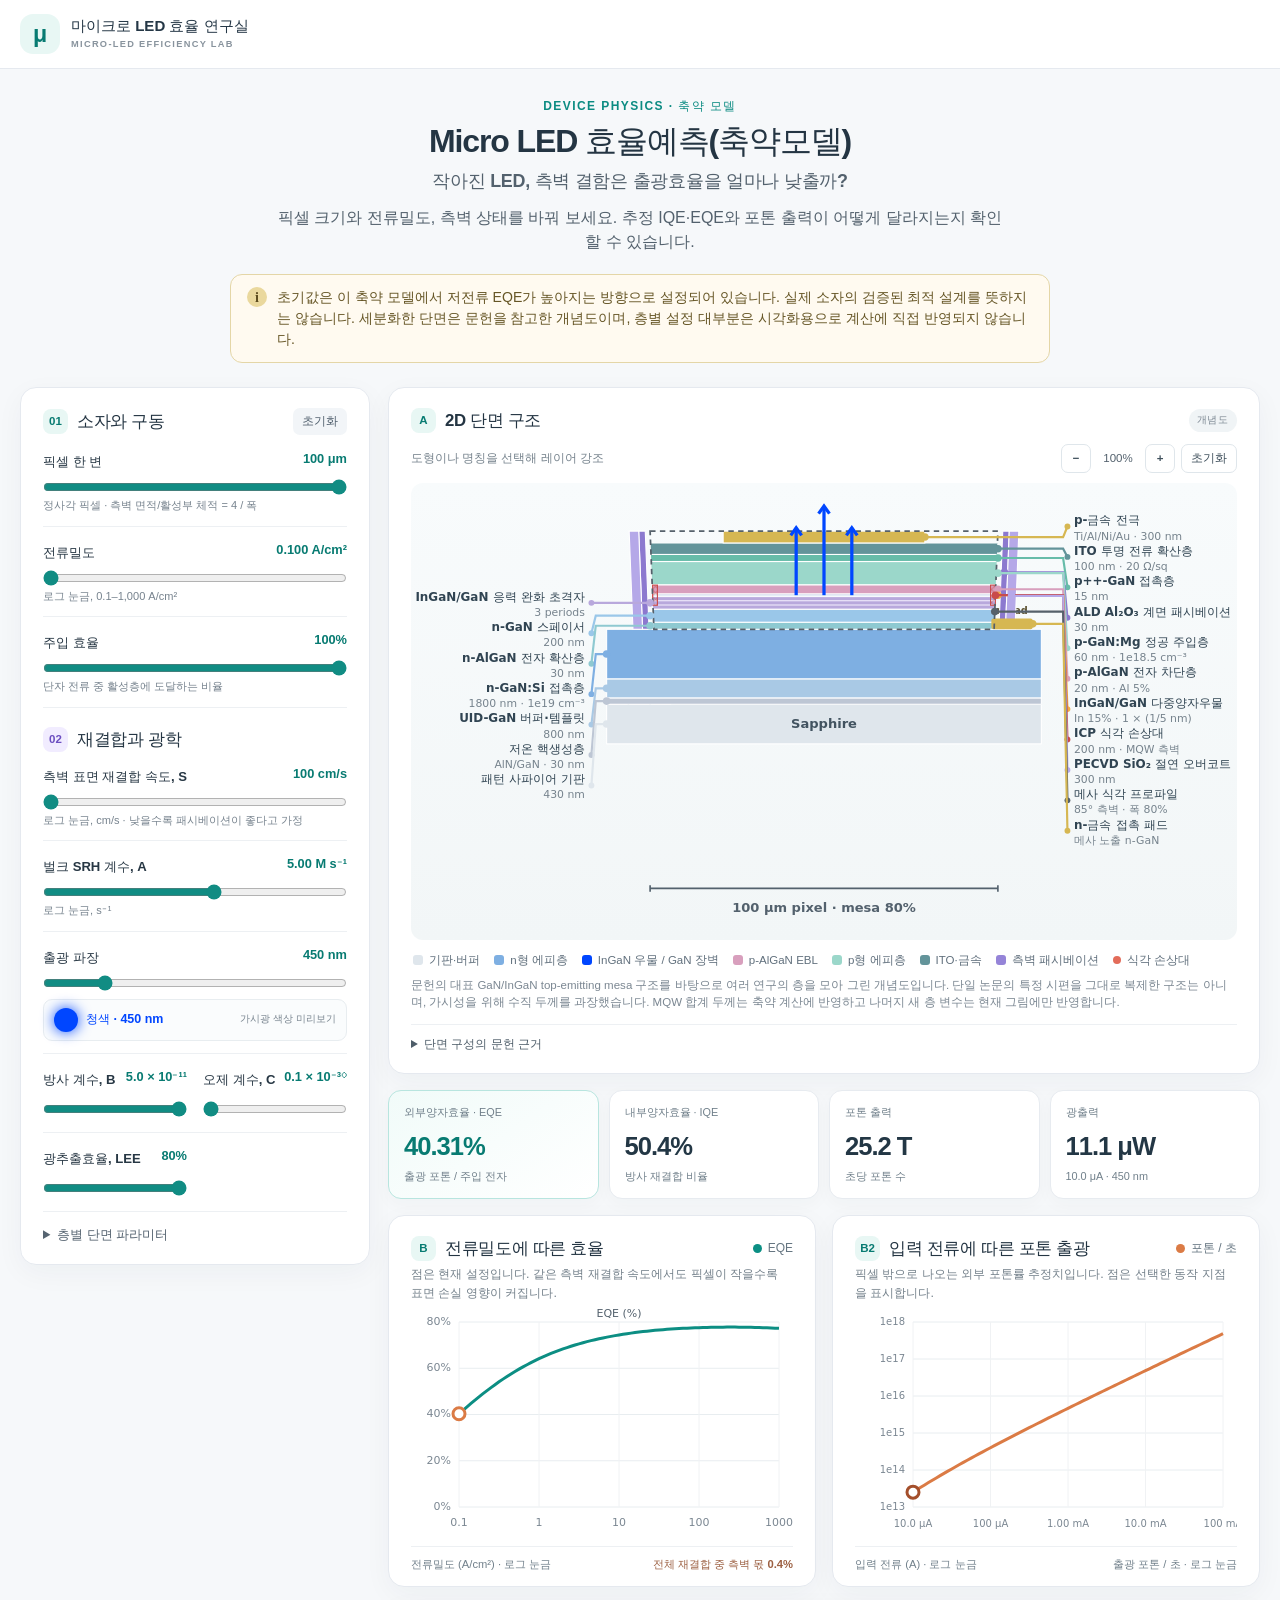
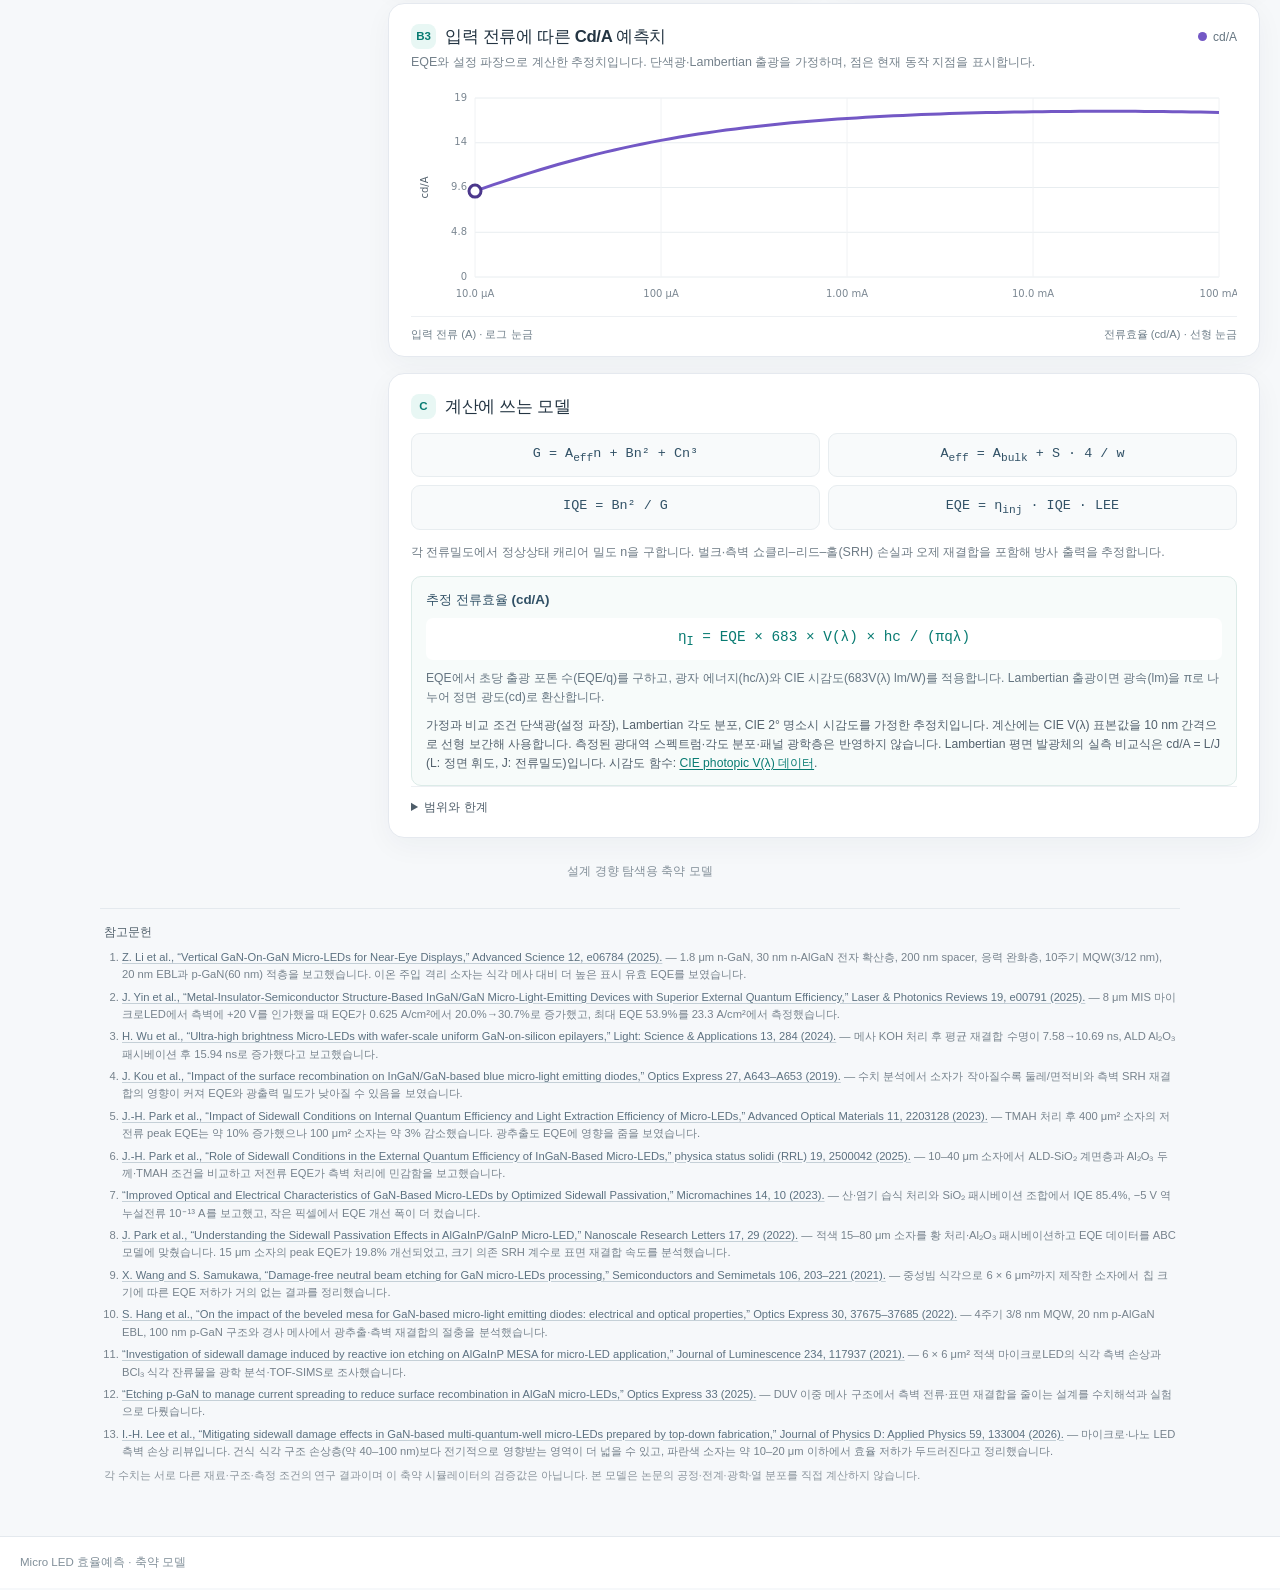
==== site/index.html @ 2a27f6dc "Add current efficiency prediction chart" ====
<!doctype html>
<html lang="ko">
<head>
<meta charset="utf-8">
<meta name="viewport" content="width=device-width, initial-scale=1">
<title>마이크로 LED 효율 시뮬레이터</title>
<meta name="description" content="마이크로 LED의 크기, 전류밀도, 표면 재결합 속도를 바꾸며 IQE·EQE와 포톤 출력을 계산해 보는 축약 모델입니다." data-en-content="A reduced model for exploring how micro-LED size, current density and surface recombination affect IQE, EQE and photon output.">
<meta name="theme-color" content="#2f6fed">
<link rel="stylesheet" href="app.css">
</head>
<body>
<nav class="nav"><div class="wrap">
  <a class="brand" href="./"><span class="brand-mark">μ</span><span class="bt"><b>마이크로 LED 효율 연구실</b><small>MICRO-LED EFFICIENCY LAB</small></span></a>
</div></nav>

<main class="wrap led-page">
  <header class="led-intro">
    <p class="eyebrow" data-en="DEVICE PHYSICS · REDUCED MODEL">DEVICE PHYSICS · 축약 모델</p>
    <h1 data-en="Micro LED Efficiency Prediction (Reduced Model)">Micro LED 효율예측(축약모델)</h1>
    <p class="led-subtitle" data-en="How much do sidewall defects reduce the light output of smaller LEDs?">작아진 LED, 측벽 결함은 출광효율을 얼마나 낮출까?</p>
    <p class="lead" data-en="Change the pixel size, current density and sidewall quality. See how the estimated internal and external quantum efficiencies and photon output respond.">픽셀 크기와 전류밀도, 측벽 상태를 바꿔 보세요. 추정 IQE·EQE와 포톤 출력이 어떻게 달라지는지 확인할 수 있습니다.</p>
    <div class="model-note"><span class="note-icon">i</span><p data-en="The initial settings favor higher low-current EQE within this reduced model. They are not a validated optimum for a physical device. The detailed cross-section is literature-informed; most layer settings are visual and are not part of a calibrated TCAD model.">초기값은 이 축약 모델에서 저전류 EQE가 높아지는 방향으로 설정되어 있습니다. 실제 소자의 검증된 최적 설계를 뜻하지는 않습니다. 세분화한 단면은 문헌을 참고한 개념도이며, 층별 설정 대부분은 시각화용으로 계산에 직접 반영되지 않습니다.</p></div>
  </header>

  <section class="led-layout" aria-label="LED model controls and results">
    <aside class="panel led-controls">
      <div class="section-head"><div><span class="step">01</span><h2 data-en="Device &amp; drive">소자와 구동</h2></div><button id="reset" class="text-button" type="button" data-en="Reset">초기화</button></div>
      <div class="control-group">
        <label for="size" data-en="Pixel width">픽셀 한 변</label><output id="size-out" for="size"></output>
        <input id="size" type="range" min="1" max="100" step="1" value="100">
        <small data-en="Square pixel; sidewall area / active volume = 4 / width">정사각 픽셀 · 측벽 면적/활성부 체적 = 4 / 폭</small>
      </div>
      <div class="control-group">
        <label for="current" data-en="Current density">전류밀도</label><output id="current-out" for="current"></output>
        <input id="current" type="range" min="0" max="100" step="1" value="0">
        <small data-en="Log scale, 0.1–1,000 A/cm²">로그 눈금, 0.1–1,000 A/cm²</small>
      </div>
      <div class="control-group">
        <label for="injection" data-en="Injection efficiency">주입 효율</label><output id="injection-out" for="injection"></output>
        <input id="injection" type="range" min="50" max="100" step="1" value="100">
        <small data-en="Fraction of terminal current reaching the active region">단자 전류 중 활성층에 도달하는 비율</small>
      </div>

      <div class="section-head subhead"><div><span class="step">02</span><h2 data-en="Recombination &amp; optics">재결합과 광학</h2></div></div>
      <div class="control-group">
        <label for="srv" data-en="Sidewall recombination velocity, S">측벽 표면 재결합 속도, S</label><output id="srv-out" for="srv"></output>
        <input id="srv" type="range" min="2" max="6" step="0.05" value="2">
        <small data-en="Log scale, cm/s; lower values represent better passivation">로그 눈금, cm/s · 낮을수록 패시베이션이 좋다고 가정</small>
      </div>
      <div class="control-group">
        <label for="abulk" data-en="Bulk SRH coefficient, A">벌크 SRH 계수, A</label><output id="abulk-out" for="abulk"></output>
        <input id="abulk" type="range" min="5" max="8" step="0.00001" value="6.69897">
        <small data-en="Log scale, s⁻¹">로그 눈금, s⁻¹</small>
      </div>
      <div class="control-group">
        <label for="wavelength" data-en="Emission wavelength">출광 파장</label><output id="wavelength-out" for="wavelength"></output>
        <input id="wavelength" type="range" min="380" max="750" step="1" value="450">
        <div class="spectrum-preview"><span id="wavelength-swatch" aria-hidden="true"></span><strong id="wavelength-color">청색 · 450 nm</strong><small>가시광 색상 미리보기</small></div>
      </div>
      <div class="control-group split-control">
        <div><label for="bscale" data-en="Radiative coefficient, B">방사 계수, B</label><output id="bscale-out" for="bscale"></output><input id="bscale" type="range" min="0.5" max="5" step="0.1" value="5"></div>
        <div><label for="cscale" data-en="Auger coefficient, C">오제 계수, C</label><output id="cscale-out" for="cscale"></output><input id="cscale" type="range" min="0.1" max="10" step="0.1" value="0.1"></div>
      </div>
      <div class="control-group split-control">
        <div><label for="lee" data-en="Light extraction, LEE">광추출효율, LEE</label><output id="lee-out" for="lee"></output><input id="lee" type="range" min="5" max="80" step="1" value="80"></div>
      </div>
      <details class="advanced"><summary data-en="Layer stack parameters">층별 단면 파라미터</summary>
        <p class="advanced-intro">슬라이더 옆 숫자 칸에 값을 직접 입력할 수 있습니다. 도식상 두께는 비교가 쉽도록 과장했습니다. MQW의 well/barrier 합계와 소자 폭은 축약 모델에 반영하고, 나머지 층별 값은 구조 시각화용입니다.</p>
        <div class="control-group"><label for="substrate" data-en="Substrate thickness">사파이어 기판 두께</label><output id="substrate-out"></output><input id="substrate" type="range" min="50" max="1000" step="10" value="430"></div>
        <div class="control-group"><label for="mesa" data-en="Mesa width ratio">메사 폭 / 픽셀 폭</label><output id="mesa-out"></output><input id="mesa" type="range" min="40" max="95" step="1" value="80"></div>
        <div class="control-group"><label for="angle" data-en="Mesa sidewall angle">메사 측벽 각도</label><output id="angle-out"></output><input id="angle" type="range" min="70" max="90" step="1" value="85"></div>
        <div class="control-group"><label for="nucleation" data-en="Nucleation layer">저온 핵생성층</label><output id="nucleation-out"></output><input id="nucleation" type="range" min="10" max="100" step="5" value="30"></div>
        <div class="control-group"><label for="buffer" data-en="GaN buffer / template">GaN 버퍼·템플릿</label><output id="buffer-out"></output><input id="buffer" type="range" min="300" max="2000" step="50" value="800"></div>
        <div class="control-group"><label for="nlayer" data-en="n-GaN:Si thickness">n-GaN:Si 두께</label><output id="nlayer-out"></output><input id="nlayer" type="range" min="100" max="3000" step="50" value="1800"></div>
        <div class="control-group"><label for="ndoping" data-en="n-GaN donor concentration">n-GaN 도너 농도 log₁₀</label><output id="ndoping-out"></output><input id="ndoping" type="range" min="17" max="20" step="0.1" value="19"></div>
        <div class="control-group"><label for="esl" data-en="n-AlGaN electron spreading layer">n-AlGaN 전자 확산층</label><output id="esl-out"></output><input id="esl" type="range" min="0" max="100" step="5" value="30"></div>
        <div class="control-group"><label for="spacer" data-en="n-GaN spacer">n-GaN 스페이서</label><output id="spacer-out"></output><input id="spacer" type="range" min="0" max="300" step="10" value="200"></div>
        <div class="control-group"><label for="srl" data-en="Strain relaxation superlattice periods">응력 완화 초격자 주기</label><output id="srl-out"></output><input id="srl" type="range" min="0" max="8" step="1" value="3"></div>
        <div class="control-group"><label for="barrier" data-en="GaN barrier thickness">GaN 장벽 두께</label><output id="barrier-out"></output><input id="barrier" type="range" min="5" max="25" step="1" value="5"></div>
        <div class="control-group"><label for="well" data-en="InGaN quantum-well thickness">InGaN 양자우물 두께</label><output id="well-out"></output><input id="well" type="range" min="1" max="8" step="1" value="1"></div>
        <div class="control-group"><label for="wells" data-en="MQW periods">양자우물 주기 수</label><output id="wells-out"></output><input id="wells" type="range" min="1" max="12" step="1" value="1"></div>
        <div class="control-group"><label for="indium" data-en="Indium composition in wells">양자우물 인듐 조성</label><output id="indium-out"></output><input id="indium" type="range" min="8" max="35" step="1" value="15"></div>
        <div class="control-group"><label for="ebl" data-en="p-AlGaN electron blocking layer">p-AlGaN 전자 차단층</label><output id="ebl-out"></output><input id="ebl" type="range" min="5" max="50" step="1" value="20"></div>
        <div class="control-group"><label for="aluminum" data-en="Al fraction in EBL">EBL 알루미늄 조성</label><output id="aluminum-out"></output><input id="aluminum" type="range" min="5" max="40" step="1" value="5"></div>
        <div class="control-group"><label for="player" data-en="p-GaN:Mg thickness">p-GaN:Mg 두께</label><output id="player-out"></output><input id="player" type="range" min="40" max="300" step="5" value="60"></div>
        <div class="control-group"><label for="pdoping" data-en="p-GaN acceptor concentration">p-GaN 억셉터 농도 log₁₀</label><output id="pdoping-out"></output><input id="pdoping" type="range" min="17" max="20" step="0.1" value="18.5"></div>
        <div class="control-group"><label for="pcontact" data-en="p++ contact layer">p++ 접촉층</label><output id="pcontact-out"></output><input id="pcontact" type="range" min="5" max="50" step="1" value="15"></div>
        <div class="control-group"><label for="tco" data-en="ITO current spreading layer">ITO 전류 확산층</label><output id="tco-out"></output><input id="tco" type="range" min="20" max="300" step="5" value="100"></div>
        <div class="control-group"><label for="itoRs" data-en="ITO sheet resistance">ITO 면저항</label><output id="itoRs-out"></output><input id="itoRs" type="range" min="5" max="100" step="1" value="20"></div>
        <div class="control-group"><label for="metal" data-en="p-metal thickness">p-금속 전극 두께</label><output id="metal-out"></output><input id="metal" type="range" min="50" max="500" step="10" value="300"></div>
        <div class="control-group"><label for="alumina" data-en="ALD Al₂O₃ sidewall passivation">ALD Al₂O₃ 측벽막</label><output id="alumina-out"></output><input id="alumina" type="range" min="5" max="60" step="1" value="30"></div>
        <div class="control-group"><label for="sio2" data-en="PECVD SiO₂ overcoat">PECVD SiO₂ 덮개막</label><output id="sio2-out"></output><input id="sio2" type="range" min="50" max="500" step="10" value="300"></div>
        <div class="control-group"><label for="damage" data-en="Etch damage depth">식각 손상층 깊이</label><output id="damage-out"></output><input id="damage" type="range" min="20" max="1500" step="20" value="200"></div>
        <div class="computed-layer">모델 유효 활성층 두께 <strong id="active-out">—</strong><small>양자우물 수 × (well + barrier) · 전류밀도→캐리어 생성률 계산에 사용</small></div>
      </details>
    </aside>

    <div class="led-results">
      <section class="panel structure-panel">
        <div class="section-head"><div><span class="step">A</span><h2 data-en="2D cross-section">2D 단면 구조</h2></div><span class="micro-tag" data-en="SCHEMATIC">개념도</span></div>
        <div class="structure-tools" role="group" aria-label="단면 확대·축소">
          <span>도형이나 명칭을 선택해 레이어 강조</span>
          <div><button id="zoom-out" type="button" aria-label="단면 축소" title="축소">−</button><output id="zoom-level">100%</output><button id="zoom-in" type="button" aria-label="단면 확대" title="확대">+</button><button id="zoom-reset" type="button">초기화</button></div>
        </div>
        <div class="structure-graphic">
          <svg id="cross-section" viewBox="120 160 760 420" role="img" aria-labelledby="cross-title cross-desc">
            <title id="cross-title">마이크로 LED 에피택시·메사 단면 구조</title><desc id="cross-desc">사파이어부터 n-GaN, 전자 확산층, 스페이서, 응력 완화 초격자, 다중양자우물, 전자 차단층, p-GaN, ITO와 금속 전극까지의 단면입니다. 메사 측벽에는 식각 손상 영역과 이중 패시베이션막이 표시됩니다.</desc>
            <defs><pattern id="substrate-pattern" width="12" height="12" patternUnits="userSpaceOnUse"><path d="M0 12 12 0" stroke="#9ba7b2" stroke-width="1" opacity=".3"/></pattern><pattern id="damage-pattern" width="6" height="6" patternUnits="userSpaceOnUse"><path d="M0 0 6 6M6 0 0 6" stroke="#c94b4b" stroke-width="1" opacity=".55"/></pattern></defs>
            <g id="device-layers"></g><g id="sidewall-structure"></g><g id="device-callouts"></g>
            <g id="photon-arrows" class="photon" fill="none" stroke="#e4a42e" stroke-width="3"></g>
            <path id="mesa-dimension" d="M350 530v6m0-3h240m0-3v6" stroke="#53616d" stroke-width="1.5"/><text id="size-label" x="500" y="555" text-anchor="middle" class="svg-dim">10 μm mesa</text>
          </svg>
        </div>
        <div class="legend-row"><span><i class="swatch sw-substrate"></i>기판·버퍼</span><span><i class="swatch sw-n"></i>n형 에피층</span><span><i id="active-swatch" class="swatch sw-active"></i>InGaN 우물 / GaN 장벽</span><span><i class="swatch sw-ebl"></i>p-AlGaN EBL</span><span><i class="swatch sw-p"></i>p형 에피층</span><span><i class="swatch sw-contact"></i>ITO·금속</span><span><i class="swatch sw-pass"></i>측벽 패시베이션</span><span><i class="swatch sw-defect"></i>식각 손상대</span></div>
        <p class="structure-caption">문헌의 대표 GaN/InGaN top-emitting mesa 구조를 바탕으로 여러 연구의 층을 모아 그린 개념도입니다. 단일 논문의 특정 시편을 그대로 복제한 구조는 아니며, 가시성을 위해 수직 두께를 과장했습니다. MQW 합계 두께는 축약 계산에 반영하고 나머지 새 층 변수는 현재 그림에만 반영합니다.</p>
        <details class="structure-sources"><summary>단면 구성의 문헌 근거</summary><ul>
          <li><a href="https://doi.org/10.1002/advs.202506784" target="_blank" rel="noreferrer">Vertical GaN-on-GaN Micro-LEDs for Near-Eye Displays (Advanced Science, 2025)</a> — n-AlGaN 전자 확산층, n-GaN 스페이서, 응력 완화 초격자, MQW/EBL, ITO 및 Al₂O₃/SiO₂ 이중 측벽막.</li>
          <li><a href="https://doi.org/10.1002/lpor.202500791" target="_blank" rel="noreferrer">Metal-Insulator-Semiconductor Structure-Based InGaN/GaN Micro-LEDs (Laser &amp; Photonics Reviews, 2025)</a> — n-GaN/초격자/9주기 MQW/p-AlGaN EBL/p-GaN/ITO 적층과 절연 측벽 구조.</li>
          <li><a href="https://www.nature.com/articles/s41377-024-01639-3" target="_blank" rel="noreferrer">Ultra-high brightness Micro-LEDs with wafer-scale uniform GaN-on-silicon epilayers (Light: Science &amp; Applications, 2024)</a> — 메사 식각·세정과 ALD Al₂O₃ 측벽 결함 패시베이션 분석.</li>
        </ul></details>
      </section>

      <section class="stats led-stats" aria-live="polite">
        <article class="stat-card stat-primary"><span data-en="External quantum efficiency · EQE">외부양자효율 · EQE</span><strong id="eqe-value">—</strong><small data-en="photons out / electrons in">출광 포톤 / 주입 전자</small></article>
        <article class="stat-card"><span data-en="Internal quantum efficiency · IQE">내부양자효율 · IQE</span><strong id="iqe-value">—</strong><small data-en="radiative recombination share">방사 재결합 비율</small></article>
        <article class="stat-card"><span data-en="Photon output">포톤 출력</span><strong id="photon-value">—</strong><small data-en="photons per second">초당 포톤 수</small></article>
        <article class="stat-card"><span data-en="Optical power">광출력</span><strong id="power-value">—</strong><small id="current-value">—</small></article>
      </section>

      <div class="chart-pair">
      <section class="panel chart-panel">
        <div class="section-head"><div><span class="step">B</span><h2 data-en="Efficiency vs. current density">전류밀도에 따른 효율</h2></div><span class="chart-legend"><i></i><span data-en="EQE">EQE</span></span></div>
        <p class="chart-intro" data-en="The dot marks the current setting. Lower pixels are more sensitive to the same sidewall recombination velocity.">점은 현재 설정입니다. 같은 측벽 재결합 속도에서도 픽셀이 작을수록 표면 손실 영향이 커집니다.</p>
        <canvas id="eqe-chart" aria-label="전류밀도에 따른 EQE 그래프"></canvas>
        <div class="chart-foot"><span data-en="Current density (A/cm²) · log scale">전류밀도 (A/cm²) · 로그 눈금</span><span id="surface-loss">—</span></div>
      </section>

      <section class="panel chart-panel">
        <div class="section-head"><div><span class="step">B2</span><h2 data-en="Photon output vs. input current">입력 전류에 따른 포톤 출광</h2></div><span class="chart-legend photon-legend"><i></i><span data-en="Photons / second">포톤 / 초</span></span></div>
        <p class="chart-intro" data-en="This is the estimated external photon rate leaving the pixel. The dot marks the selected operating point.">픽셀 밖으로 나오는 외부 포톤률 추정치입니다. 점은 선택한 동작 지점을 표시합니다.</p>
        <canvas id="photon-chart" aria-label="입력 전류에 따른 포톤 출력 그래프"></canvas>
        <div class="chart-foot"><span data-en="Input current (A) · log scale">입력 전류 (A) · 로그 눈금</span><span data-en="Output photons / second · log scale">출광 포톤 / 초 · 로그 눈금</span></div>
      </section>
      </div>

      <section class="panel chart-panel current-efficiency-panel">
        <div class="section-head"><div><span class="step">B3</span><h2 data-en="Predicted current efficiency vs. input current">입력 전류에 따른 Cd/A 예측치</h2></div><span class="chart-legend current-efficiency-legend"><i></i><span>cd/A</span></span></div>
        <p class="chart-intro" data-en="Estimated from EQE and the selected wavelength, assuming monochromatic Lambertian emission. The dot marks the selected operating point.">EQE와 설정 파장으로 계산한 추정치입니다. 단색광·Lambertian 출광을 가정하며, 점은 현재 동작 지점을 표시합니다.</p>
        <canvas id="current-efficiency-chart" aria-label="입력 전류에 따른 추정 전류효율 cd/A 그래프"></canvas>
        <div class="chart-foot"><span data-en="Input current (A) · log scale">입력 전류 (A) · 로그 눈금</span><span data-en="Current efficiency (cd/A) · linear scale">전류효율 (cd/A) · 선형 눈금</span></div>
      </section>

      <section class="panel equation-panel">
        <div class="section-head"><div><span class="step">C</span><h2 data-en="What the model calculates">계산에 쓰는 모델</h2></div></div>
        <div class="equations"><code>G = A<sub>eff</sub>n + Bn² + Cn³</code><code>A<sub>eff</sub> = A<sub>bulk</sub> + S · 4 / w</code><code>IQE = Bn² / G</code><code>EQE = η<sub>inj</sub> · IQE · LEE</code></div>
        <p data-en="At each current density, the model solves for the steady-state carrier density n. It then estimates radiative output, including bulk and sidewall Shockley–Read–Hall losses and Auger recombination.">각 전류밀도에서 정상상태 캐리어 밀도 n을 구합니다. 벌크·측벽 쇼클리–리드–홀(SRH) 손실과 오제 재결합을 포함해 방사 출력을 추정합니다.</p>
        <div class="photometric-note">
          <h3 data-en="Estimated current efficiency (cd/A)">추정 전류효율 (cd/A)</h3>
          <code>η<sub>I</sub> = EQE × 683 × V(λ) × hc / (πqλ)</code>
          <p>EQE에서 초당 출광 포톤 수(EQE/q)를 구하고, 광자 에너지(hc/λ)와 CIE 시감도(683V(λ) lm/W)를 적용합니다. Lambertian 출광이면 광속(lm)을 π로 나누어 정면 광도(cd)로 환산합니다.</p>
          <p class="photometric-assumptions"><strong>가정과 비교 조건</strong> 단색광(설정 파장), Lambertian 각도 분포, CIE 2° 명소시 시감도를 가정한 추정치입니다. 계산에는 CIE V(λ) 표본값을 10 nm 간격으로 선형 보간해 사용합니다. 측정된 광대역 스펙트럼·각도 분포·패널 광학층은 반영하지 않습니다. Lambertian 평면 발광체의 실측 비교식은 cd/A = L/J (L: 정면 휘도, J: 전류밀도)입니다. 시감도 함수: <a href="https://cie.co.at/datatable/cie-spectral-luminous-efficiency-photopic-vision" target="_blank" rel="noreferrer">CIE photopic V(λ) 데이터</a>.</p>
        </div>
        <details class="limits"><summary data-en="Scope and limitations">범위와 한계</summary><ul>
          <li data-en="Uniform carrier density and current spreading are assumed. Leakage, self-heating, polarization fields, photon recycling and wavelength-dependent extraction are not solved.">캐리어 밀도와 전류가 균일하다고 가정합니다. 누설, 발열, 분극 전계, 광자 재활용, 파장별 광추출은 계산하지 않습니다.</li>
          <li data-en="The square-pixel perimeter/area term is a first-order geometry estimate. Nanowire or non-square devices need a matching geometry model.">정사각 픽셀의 둘레/면적 항은 1차 형상 근사입니다. 나노와이어나 비정사각 소자는 형상에 맞게 모델을 바꿔야 합니다.</li>
          <li data-en="IQE, injection efficiency and light extraction efficiency are distinct. EQE combines all three; measured EQE data should be used to calibrate this model.">IQE·주입 효율·광추출효율은 서로 다른 값입니다. EQE는 세 요소를 결합하며, 모델 보정에는 측정 EQE가 필요합니다.</li>
        </ul></details>
      </section>
    </div>
  </section>
  <p class="page-credit">설계 경향 탐색용 축약 모델</p>
  <section class="research-references" aria-labelledby="research-references-title">
    <h2 id="research-references-title">참고문헌</h2>
    <ol>
      <li><a href="https://doi.org/10.1002/advs.202506784" target="_blank" rel="noreferrer">Z. Li et al., “Vertical GaN-On-GaN Micro-LEDs for Near-Eye Displays,” Advanced Science 12, e06784 (2025).</a> — 1.8 μm n-GaN, 30 nm n-AlGaN 전자 확산층, 200 nm spacer, 응력 완화층, 10주기 MQW(3/12 nm), 20 nm EBL과 p-GaN(60 nm) 적층을 보고했습니다. 이온 주입 격리 소자는 식각 메사 대비 더 높은 표시 유효 EQE를 보였습니다.</li>
      <li><a href="https://doi.org/10.1002/lpor.202500791" target="_blank" rel="noreferrer">J. Yin et al., “Metal-Insulator-Semiconductor Structure-Based InGaN/GaN Micro-Light-Emitting Devices with Superior External Quantum Efficiency,” Laser &amp; Photonics Reviews 19, e00791 (2025).</a> — 8 μm MIS 마이크로LED에서 측벽에 +20 V를 인가했을 때 EQE가 0.625 A/cm²에서 20.0%→30.7%로 증가했고, 최대 EQE 53.9%를 23.3 A/cm²에서 측정했습니다.</li>
      <li><a href="https://doi.org/10.1038/s41377-024-01639-3" target="_blank" rel="noreferrer">H. Wu et al., “Ultra-high brightness Micro-LEDs with wafer-scale uniform GaN-on-silicon epilayers,” Light: Science &amp; Applications 13, 284 (2024).</a> — 메사 KOH 처리 후 평균 재결합 수명이 7.58→10.69 ns, ALD Al₂O₃ 패시베이션 후 15.94 ns로 증가했다고 보고했습니다.</li>
      <li><a href="https://doi.org/10.1364/OE.27.00A643" target="_blank" rel="noreferrer">J. Kou et al., “Impact of the surface recombination on InGaN/GaN-based blue micro-light emitting diodes,” Optics Express 27, A643–A653 (2019).</a> — 수치 분석에서 소자가 작아질수록 둘레/면적비와 측벽 SRH 재결합의 영향이 커져 EQE와 광출력 밀도가 낮아질 수 있음을 보였습니다.</li>
      <li><a href="https://doi.org/10.1002/adom.202203128" target="_blank" rel="noreferrer">J.-H. Park et al., “Impact of Sidewall Conditions on Internal Quantum Efficiency and Light Extraction Efficiency of Micro-LEDs,” Advanced Optical Materials 11, 2203128 (2023).</a> — TMAH 처리 후 400 μm² 소자의 저전류 peak EQE는 약 10% 증가했으나 100 μm² 소자는 약 3% 감소했습니다. 광추출도 EQE에 영향을 줌을 보였습니다.</li>
      <li><a href="https://doi.org/10.1002/pssr.202500042" target="_blank" rel="noreferrer">J.-H. Park et al., “Role of Sidewall Conditions in the External Quantum Efficiency of InGaN-Based Micro-LEDs,” physica status solidi (RRL) 19, 2500042 (2025).</a> — 10–40 μm 소자에서 ALD-SiO₂ 계면층과 Al₂O₃ 두께·TMAH 조건을 비교하고 저전류 EQE가 측벽 처리에 민감함을 보고했습니다.</li>
      <li><a href="https://doi.org/10.3390/mi14010010" target="_blank" rel="noreferrer">“Improved Optical and Electrical Characteristics of GaN-Based Micro-LEDs by Optimized Sidewall Passivation,” Micromachines 14, 10 (2023).</a> — 산·염기 습식 처리와 SiO₂ 패시베이션 조합에서 IQE 85.4%, −5 V 역누설전류 10⁻¹³ A를 보고했고, 작은 픽셀에서 EQE 개선 폭이 더 컸습니다.</li>
      <li><a href="https://doi.org/10.1186/s11671-022-03669-5" target="_blank" rel="noreferrer">J. Park et al., “Understanding the Sidewall Passivation Effects in AlGaInP/GaInP Micro-LED,” Nanoscale Research Letters 17, 29 (2022).</a> — 적색 15–80 μm 소자를 황 처리·Al₂O₃ 패시베이션하고 EQE 데이터를 ABC 모델에 맞췄습니다. 15 μm 소자의 peak EQE가 19.8% 개선되었고, 크기 의존 SRH 계수로 표면 재결합 속도를 분석했습니다.</li>
      <li><a href="https://doi.org/10.1016/bs.semsem.2020.12.001" target="_blank" rel="noreferrer">X. Wang and S. Samukawa, “Damage-free neutral beam etching for GaN micro-LEDs processing,” Semiconductors and Semimetals 106, 203–221 (2021).</a> — 중성빔 식각으로 6 × 6 μm²까지 제작한 소자에서 칩 크기에 따른 EQE 저하가 거의 없는 결과를 정리했습니다.</li>
      <li><a href="https://doi.org/10.1364/OE.470703" target="_blank" rel="noreferrer">S. Hang et al., “On the impact of the beveled mesa for GaN-based micro-light emitting diodes: electrical and optical properties,” Optics Express 30, 37675–37685 (2022).</a> — 4주기 3/8 nm MQW, 20 nm p-AlGaN EBL, 100 nm p-GaN 구조와 경사 메사에서 광추출·측벽 재결합의 절충을 분석했습니다.</li>
      <li><a href="https://doi.org/10.1016/j.jlumin.2021.117937" target="_blank" rel="noreferrer">“Investigation of sidewall damage induced by reactive ion etching on AlGaInP MESA for micro-LED application,” Journal of Luminescence 234, 117937 (2021).</a> — 6 × 6 μm² 적색 마이크로LED의 식각 측벽 손상과 BCl₃ 식각 잔류물을 광학 분석·TOF-SIMS로 조사했습니다.</li>
      <li><a href="https://doi.org/10.1364/OE.569308" target="_blank" rel="noreferrer">“Etching p-GaN to manage current spreading to reduce surface recombination in AlGaN micro-LEDs,” Optics Express 33 (2025).</a> — DUV 이중 메사 구조에서 측벽 전류·표면 재결합을 줄이는 설계를 수치해석과 실험으로 다뤘습니다.</li>
      <li><a href="https://doi.org/10.1088/1361-6463/ae553e" target="_blank" rel="noreferrer">I.-H. Lee et al., “Mitigating sidewall damage effects in GaN-based multi-quantum-well micro-LEDs prepared by top-down fabrication,” Journal of Physics D: Applied Physics 59, 133004 (2026).</a> — 마이크로·나노 LED 측벽 손상 리뷰입니다. 건식 식각 구조 손상층(약 40–100 nm)보다 전기적으로 영향받는 영역이 더 넓을 수 있고, 파란색 소자는 약 10–20 μm 이하에서 효율 저하가 두드러진다고 정리했습니다.</li>
    </ol>
    <p>각 수치는 서로 다른 재료·구조·측정 조건의 연구 결과이며 이 축약 시뮬레이터의 검증값은 아닙니다. 본 모델은 논문의 공정·전계·광학·열 분포를 직접 계산하지 않습니다.</p>
  </section>
</main>

<footer><div class="wrap"><span>Micro LED 효율예측 · 축약 모델</span></div></footer>
<script src="app.js"></script>
</body>
</html>
---- site/app.css ----
*{box-sizing:border-box}
:root{font-family:-apple-system,BlinkMacSystemFont,"Segoe UI","Apple SD Gothic Neo",sans-serif;color:#243543;background:#f6f8fa;font-synthesis:none;text-rendering:optimizeLegibility}
body{margin:0;min-width:320px;line-height:1.5}
a{color:#087b72;text-decoration:none}
.wrap{width:min(1260px,calc(100% - 40px));margin:0 auto}
.nav{position:sticky;top:0;z-index:10;background:#ffffffed;border-bottom:1px solid #e5e9ef;backdrop-filter:blur(12px)}
.nav>.wrap{min-height:68px;display:flex;align-items:center}
.brand{display:flex;align-items:center;gap:11px;color:#253746}
.brand-mark{display:grid;place-items:center;width:40px;height:40px;border-radius:13px;background:#e8f7f4;color:#087b72;font-size:1.45rem;font-weight:800}
.bt b,.bt small{display:block}.bt b{font-size:.94rem;line-height:1.2}.bt small{margin-top:3px;color:#88939d;font-size:.58rem;font-weight:800;letter-spacing:.14em}
.led-page{max-width:1260px;padding-bottom:52px}
.led-intro{max-width:900px;margin:28px auto 24px;text-align:center}
.led-intro .eyebrow{color:#0b8b82;font-size:.75rem;font-weight:800;letter-spacing:.12em;margin:0 0 8px}
.led-intro h1{max-width:850px;margin:0 auto 12px;line-height:1.15;letter-spacing:-.035em}
.led-intro .led-subtitle{margin:-3px auto 12px;color:#53616d;font-size:clamp(.94rem,1.8vw,1.12rem);font-weight:650;line-height:1.4;letter-spacing:-.015em}
.led-intro .lead{max-width:740px;margin:0 auto;color:#53616d}
.model-note{display:flex;align-items:flex-start;gap:10px;max-width:820px;margin:20px auto 0;padding:12px 16px;text-align:left;border:1px solid #e4d6a7;border-radius:12px;background:#fffaf0;color:#665626;font-size:.88rem}
.model-note p{margin:0}.note-icon{display:grid;place-items:center;flex:0 0 20px;height:20px;border-radius:50%;background:#ead89d;color:#5d4c1f;font-weight:800;font-family:serif}
.led-layout{display:grid;grid-template-columns:minmax(290px,350px) minmax(0,1fr);align-items:start;gap:18px}
.led-controls,.structure-panel,.chart-panel,.equation-panel{padding:20px 22px;border:1px solid #e5e9ef;border-radius:16px;background:#fff;box-shadow:0 8px 28px #17324d0b}
.led-controls{position:sticky;top:14px}
.section-head{display:flex;align-items:center;justify-content:space-between;gap:12px;margin-bottom:14px}
.section-head>div{display:flex;align-items:center;gap:9px}.section-head h2{font-size:1.05rem;margin:0;letter-spacing:-.02em}
.step{display:grid;place-items:center;width:25px;height:25px;border-radius:8px;background:#e8f7f4;color:#087b72;font-size:.72rem;font-weight:800}
.text-button{padding:5px 9px;border:0;border-radius:7px;background:#f2f5f8;color:#51606e;font-size:.78rem;cursor:pointer}
.control-group{position:relative;margin:0 0 13px;padding:0 0 12px;border-bottom:1px solid #edf0f3}
.control-group label{display:inline-block;font-size:.82rem;font-weight:700;color:#273744}
.control-group output{float:right;color:#087b72;font-size:.8rem;font-weight:800;font-variant-numeric:tabular-nums}
.control-group input[type=range]{display:block;width:100%;height:18px;margin:5px 0 2px;accent-color:#118c83;cursor:pointer}
.control-group small{display:block;color:#77838e;font-size:.69rem;line-height:1.4}
.spectrum-preview{display:flex;align-items:center;gap:8px;margin-top:7px;padding:8px 10px;border:1px solid #e8edf0;border-radius:9px;background:#fafcfd}.spectrum-preview>span{width:24px;height:24px;flex:0 0 24px;border-radius:50%;background:#397cff;box-shadow:0 0 14px #397cff}.spectrum-preview strong{font-size:.78rem;color:#397cff}.spectrum-preview small{margin-left:auto;font-size:.65rem!important}
.advanced-intro{margin:-4px 0 12px;color:#74818b;font-size:.72rem}.range-with-number{display:grid;grid-template-columns:minmax(0,1fr) 76px;align-items:center;gap:9px}.range-with-number .layer-number{width:100%;height:30px;padding:3px 6px;border:1px solid #dfe6eb;border-radius:7px;background:#fbfcfd;color:#3d505d;font:inherit;font-size:.76rem;font-variant-numeric:tabular-nums}.range-with-number .layer-number:focus{outline:2px solid #a9d8d1;border-color:#168d82}.range-with-number input[type=range]{min-width:0}
.computed-layer{display:grid;gap:4px;margin:8px 0 13px;padding:10px 12px;border:1px solid #c9e2ef;border-radius:10px;background:#f4fbff;color:#315166;font-size:.75rem}.computed-layer strong{color:#087b72;font-size:.86rem}.computed-layer small{color:#71808b;font-size:.68rem;line-height:1.4}
.subhead{margin-top:19px;margin-bottom:12px}.subhead .step{background:#f1ecff;color:#6c4fc1}
.split-control{display:grid;grid-template-columns:1fr 1fr;gap:16px}
.split-control>div{min-width:0}.split-control input{margin-top:9px!important}
.advanced{margin-top:3px;color:#566471;font-size:.82rem}.advanced summary,.limits summary{cursor:pointer;font-weight:700}.advanced[open] summary{margin-bottom:14px}
.led-results{display:grid;gap:16px;min-width:0}
.chart-pair{display:grid;grid-template-columns:repeat(2,minmax(0,1fr));gap:16px;min-width:0}.chart-pair>.chart-panel{min-width:0}
.micro-tag{padding:4px 8px;border-radius:20px;background:#f0f4f6;color:#7b8792;font-size:.62rem;font-weight:800;letter-spacing:.08em}
.structure-graphic{overflow:auto;border-radius:12px;background:linear-gradient(180deg,#f8fbfc,#f2f6f7)}
.structure-graphic svg{display:block;width:100%;min-width:800px;height:auto;min-height:175px}
.structure-tools{display:flex;align-items:center;justify-content:space-between;gap:12px;margin:-3px 0 10px;color:#76838d;font-size:.72rem}.structure-tools>div{display:flex;align-items:center;gap:6px}.structure-tools button{min-width:30px;height:29px;padding:0 9px;border:1px solid #dfe6eb;border-radius:7px;background:#fff;color:#40515d;font:inherit;font-weight:700;cursor:pointer}.structure-tools button:hover{border-color:#91c8c0;background:#f2fbf9}.structure-tools output{min-width:42px;text-align:center;color:#53616d;font-variant-numeric:tabular-nums}
#cross-section [data-structure-key]{transition:opacity .16s ease,filter .16s ease}.structure-item{cursor:pointer}.structure-item.is-dimmed{opacity:.2}.structure-item.is-highlighted{opacity:1;filter:drop-shadow(0 0 4px #e3a528)}.profile-outline{fill:none;stroke:#56616b;stroke-width:1.6;stroke-dasharray:5 4;pointer-events:stroke}.profile-outline.is-highlighted{stroke:#e18821;stroke-width:4}.structure-callout{cursor:pointer;outline:none}.structure-callout.is-dimmed{opacity:.24}.structure-callout.is-highlighted .svg-callout-title{fill:#087b72;font-weight:800}.structure-callout.is-highlighted path{stroke-width:2.7}.structure-callout:focus .svg-callout-title{fill:#087b72;text-decoration:underline}
.svg-callout-title{fill:#304452;font:600 11px system-ui,sans-serif}.svg-callout-detail{fill:#76838d;font:10px system-ui,sans-serif}.svg-layer-inside{fill:#425360;font:600 12px system-ui,sans-serif}.svg-layer-small{fill:#5d5434;font:700 9px system-ui,sans-serif}
.sw-substrate{background:#dfe6ec}.sw-n{background:#7eafe2}.sw-ebl{background:#d89fbd}.sw-p{background:#9bd7ca}.sw-contact{background:#63949a}
.structure-sources{margin-top:12px;padding-top:10px;border-top:1px solid #edf0f3;color:#4e5d69;font-size:.76rem}.structure-sources summary{cursor:pointer;font-weight:700}.structure-sources ul{padding-left:18px;color:#6c7984;line-height:1.55}.structure-sources li+li{margin-top:7px}.structure-sources a{font-weight:650}
.svg-label{fill:#293d4d;font:600 14px system-ui,sans-serif}.svg-small{fill:#63727e;font:600 11px system-ui,sans-serif}.svg-tiny{fill:#574456;font:700 8px system-ui,sans-serif}.svg-dim{fill:#53616d;font:700 12px system-ui,sans-serif}
.photon{animation:photon-rise 1.8s ease-in-out infinite alternate}.photon:nth-of-type(2){animation-delay:.35s}
@keyframes photon-rise{from{transform:translateY(5px);opacity:.55}to{transform:translateY(-9px);opacity:1}}
.legend-row{display:flex;flex-wrap:wrap;gap:14px;margin:12px 2px 5px;color:#61707d;font-size:.72rem}.legend-row>span{display:inline-flex;align-items:center;gap:6px}
.swatch{display:inline-block;width:10px;height:10px;border-radius:3px}.sw-active{background:#f3a843}.sw-pass{background:#9584d8}.sw-defect{width:8px;height:8px;border-radius:50%;background:#e36c5a}
.structure-caption{margin:8px 0 0;color:#7b8792;font-size:.72rem;line-height:1.5}
.led-stats{display:grid;grid-template-columns:repeat(4,minmax(0,1fr));gap:10px;margin:0}
.stat-card{min-width:0;padding:14px 15px;border:1px solid #e7ebf0;border-radius:13px;background:#fff;box-shadow:0 5px 18px #17324d08}
.stat-card>span,.stat-card>small{display:block;color:#71808b;font-size:.68rem;line-height:1.35}.stat-card strong{display:block;margin:7px 0 4px;color:#233745;font-size:clamp(1.15rem,2vw,1.65rem);letter-spacing:-.04em;font-variant-numeric:tabular-nums;overflow-wrap:anywhere}.stat-primary{border-color:#b8e5df;background:linear-gradient(145deg,#f1fbf9,#fff)}.stat-primary strong{color:#087b72}
.chart-panel{padding-bottom:13px}.chart-panel .section-head{margin-bottom:4px}.chart-legend{display:inline-flex;align-items:center;gap:6px;color:#657581;font-size:.75rem}.chart-legend i{width:9px;height:9px;border-radius:50%;background:#0b8f84}.photon-legend i{background:#db7b45}
.current-efficiency-legend i{background:#7358c5}.current-efficiency-panel canvas{height:230px}
.chart-intro{margin:0;color:#74818b;font-size:.78rem}.chart-panel canvas{display:block;width:100%;height:240px;margin-top:4px}
.chart-foot{display:flex;justify-content:space-between;gap:12px;padding-top:9px;border-top:1px solid #edf0f3;color:#71808b;font-size:.7rem}.chart-foot #surface-loss{font-weight:700;color:#9c6042;text-align:right}
.equation-panel>p{margin:13px 0;color:#6e7b85;font-size:.78rem;line-height:1.55}
.photometric-note{margin-top:14px;padding:13px 14px;border:1px solid #dcebe8;border-radius:10px;background:#f7fbfa}.photometric-note h3{margin:0 0 8px;color:#315166;font-size:.84rem}.photometric-note>code{display:block;padding:9px 10px;border-radius:7px;background:#fff;color:#087b72;text-align:center;font-size:.9rem}.photometric-note p{margin:9px 0 0;color:#657581;font-size:.76rem;line-height:1.55}.photometric-note .photometric-assumptions{color:#53616d}.photometric-note a{color:#087b72;text-decoration:underline;text-underline-offset:2px}
.equations{display:grid;grid-template-columns:repeat(2,minmax(0,1fr));gap:8px}.equations code{padding:10px 12px;border:1px solid #e8edf0;border-radius:9px;background:#f8fafb;color:#315166;text-align:center;font-size:.84rem;white-space:nowrap}
.limits{padding-top:11px;border-top:1px solid #edf0f3;color:#4e5d69;font-size:.78rem}.limits ul{padding-left:19px;color:#6c7984;line-height:1.55}.limits li+li{margin-top:6px}
.page-credit{margin:24px 0 0;text-align:center;color:#84909a;font-size:.75rem}.page-credit a{color:#087b72}
.research-references{max-width:1080px;margin:28px auto 0;padding:14px 4px 0;border-top:1px solid #e4e9ee;color:#76828c;font-size:.7rem;line-height:1.55}.research-references h2{margin:0 0 7px;color:#52616c;font-size:.76rem;font-weight:750}.research-references ol{margin:0;padding-left:18px}.research-references li+li{margin-top:5px}.research-references a{color:#5c7180;text-decoration:underline;text-decoration-color:#c5d0d7;text-underline-offset:2px}.research-references>p{margin:7px 0 0;color:#8a949c;font-size:.66rem}
@media(max-width:950px){.led-layout{grid-template-columns:minmax(260px,310px) minmax(0,1fr);gap:12px}.led-controls,.structure-panel,.chart-panel,.equation-panel{padding:16px}.led-stats{grid-template-columns:repeat(2,minmax(0,1fr))}}
footer{padding:17px 0;border-top:1px solid #e4e9ee;background:#fff;color:#82909a;font-size:.72rem}footer .wrap{display:flex;justify-content:flex-start;gap:16px}
@media(max-width:720px){.wrap{width:min(100% - 28px,1260px)}.led-page{padding-inline:0}.led-intro{margin-top:20px}.led-intro h1{font-size:1.75rem}.led-layout{grid-template-columns:1fr}.led-controls{position:static;order:1}.led-results{order:2}.chart-pair{grid-template-columns:1fr}.structure-graphic svg{min-height:150px}.chart-panel canvas{height:210px}.equations{grid-template-columns:1fr 1fr}.stat-card{padding:12px}}
@media(max-width:420px){.led-intro h1{font-size:1.48rem}.led-stats{gap:7px}.stat-card{padding:10px}.stat-card>span,.stat-card>small{font-size:.62rem}.stat-card strong{font-size:1.12rem}.split-control{gap:10px}.split-control label{font-size:.72rem}.equations code{padding:9px 6px;font-size:.74rem}.structure-tools{align-items:flex-start;flex-wrap:wrap}.structure-tools>div{margin-left:auto}.structure-graphic svg{min-width:900px;position:static;transform:none}.structure-graphic{overflow-x:auto}}
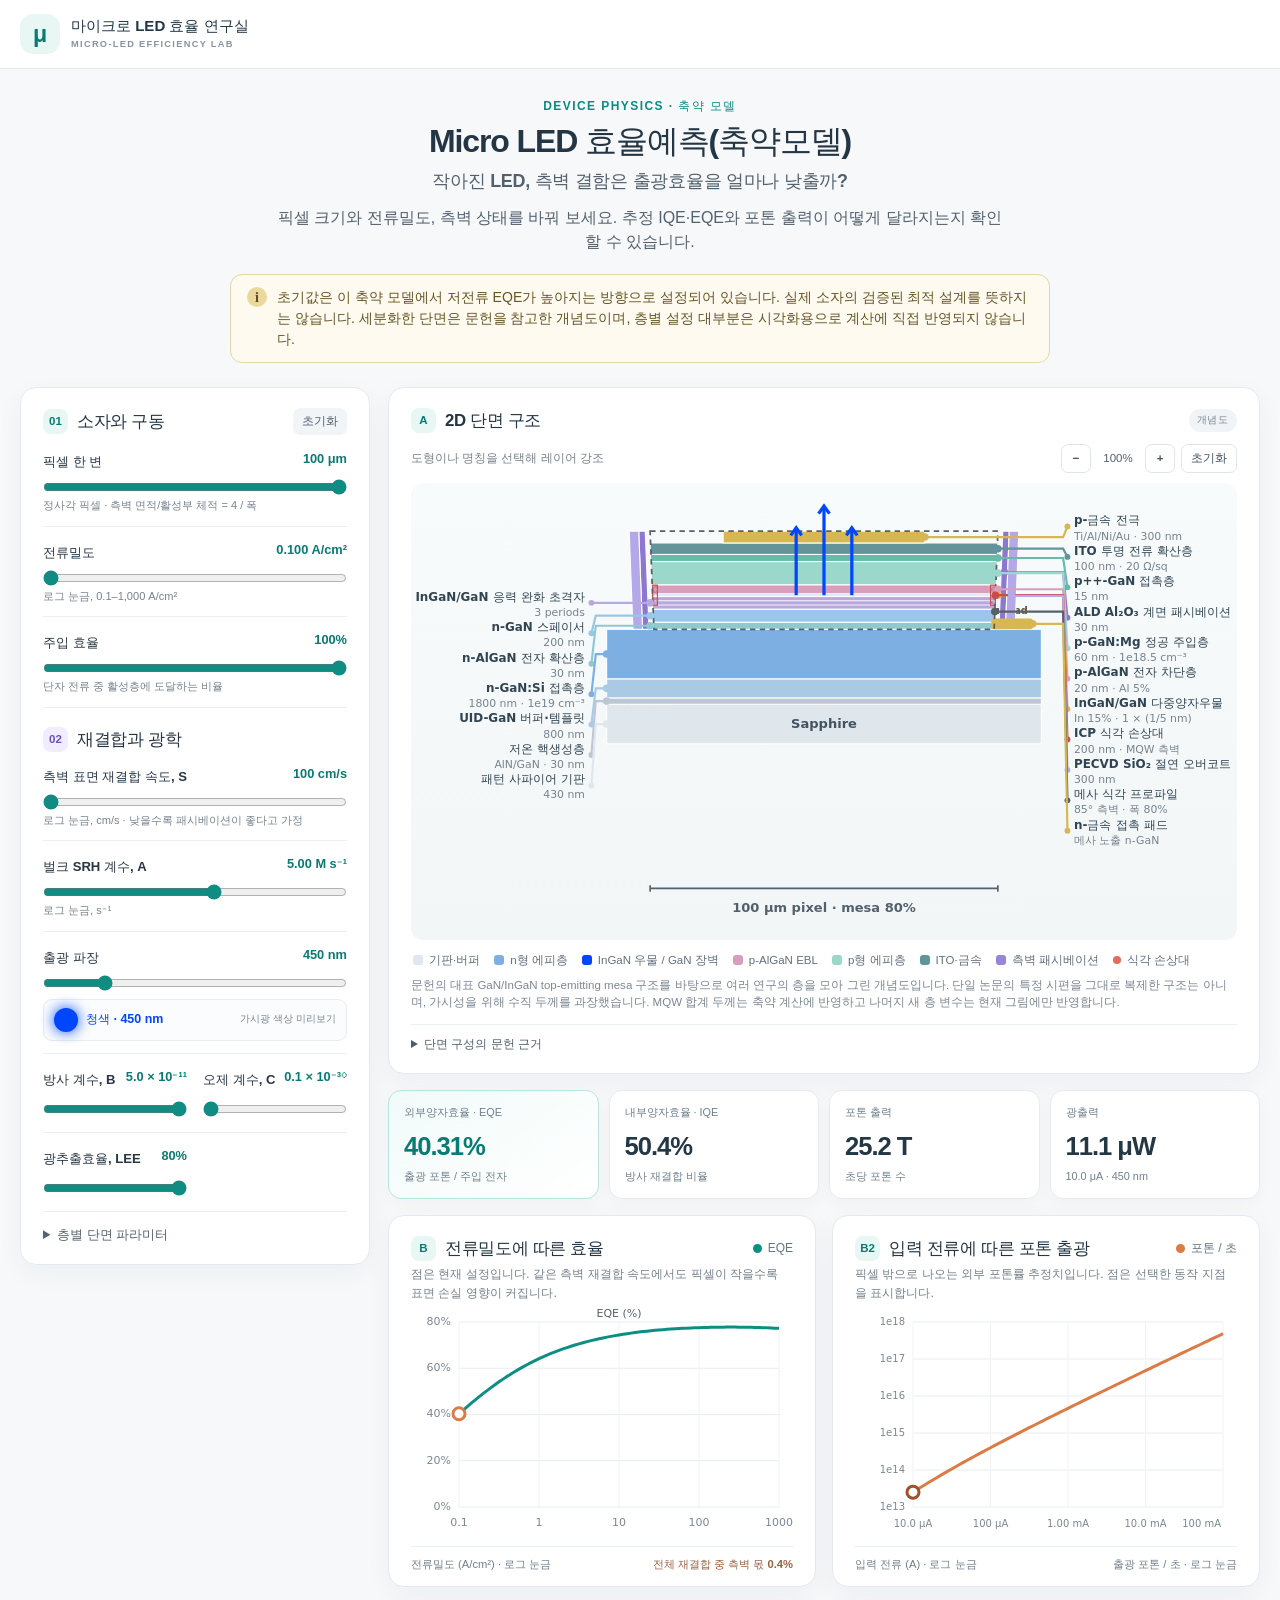
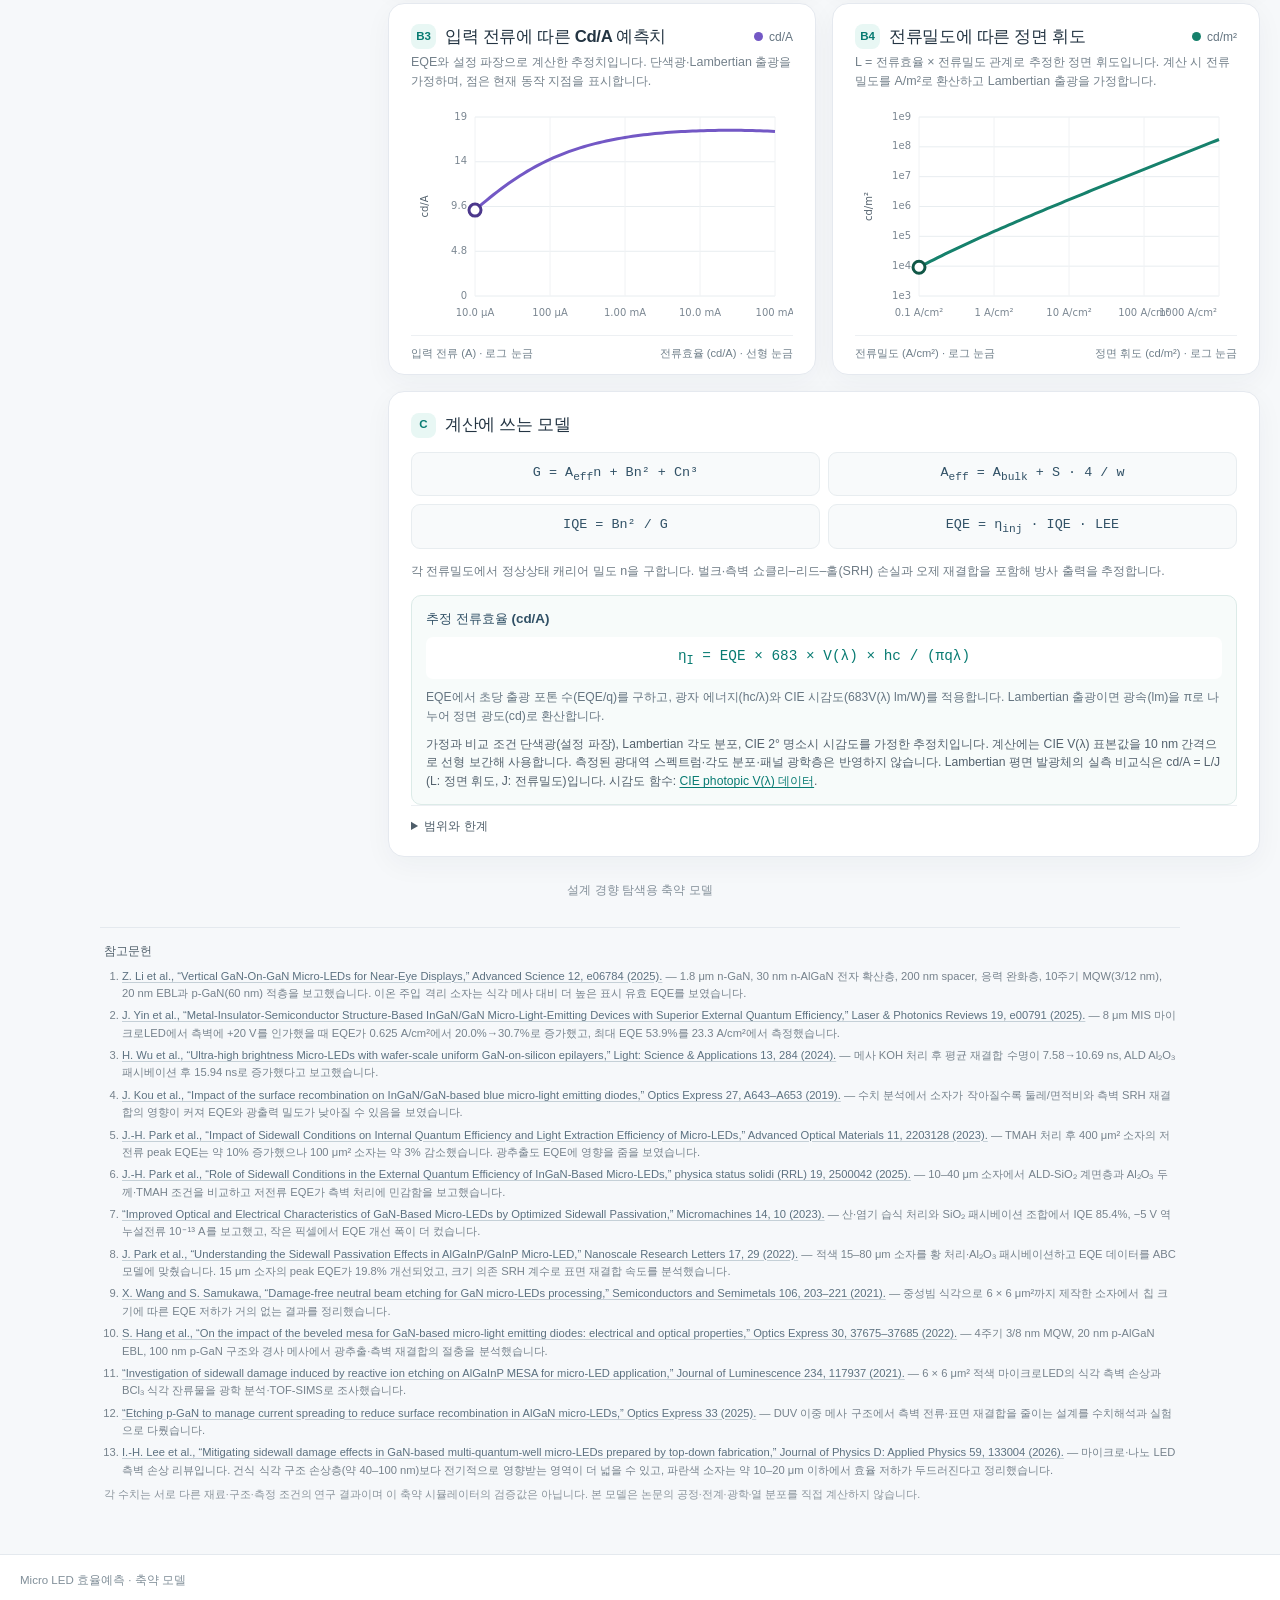
==== commit d9895dfa: "Add current density luminance prediction chart" ====
--- a/site/index.html
+++ b/site/index.html
@@ -143,12 +143,20 @@
       </section>
       </div>
 
+      <div class="chart-pair">
       <section class="panel chart-panel current-efficiency-panel">
         <div class="section-head"><div><span class="step">B3</span><h2 data-en="Predicted current efficiency vs. input current">입력 전류에 따른 Cd/A 예측치</h2></div><span class="chart-legend current-efficiency-legend"><i></i><span>cd/A</span></span></div>
         <p class="chart-intro" data-en="Estimated from EQE and the selected wavelength, assuming monochromatic Lambertian emission. The dot marks the selected operating point.">EQE와 설정 파장으로 계산한 추정치입니다. 단색광·Lambertian 출광을 가정하며, 점은 현재 동작 지점을 표시합니다.</p>
         <canvas id="current-efficiency-chart" aria-label="입력 전류에 따른 추정 전류효율 cd/A 그래프"></canvas>
         <div class="chart-foot"><span data-en="Input current (A) · log scale">입력 전류 (A) · 로그 눈금</span><span data-en="Current efficiency (cd/A) · linear scale">전류효율 (cd/A) · 선형 눈금</span></div>
       </section>
+      <section class="panel chart-panel luminance-panel">
+        <div class="section-head"><div><span class="step">B4</span><h2 data-en="Predicted luminance vs. current density">전류밀도에 따른 정면 휘도</h2></div><span class="chart-legend luminance-legend"><i></i><span>cd/m²</span></span></div>
+        <p class="chart-intro" data-en="Estimated normal luminance using L = current efficiency × current density. Current density is converted to A/m²; Lambertian emission is assumed.">L = 전류효율 × 전류밀도 관계로 추정한 정면 휘도입니다. 계산 시 전류밀도를 A/m²로 환산하고 Lambertian 출광을 가정합니다.</p>
+        <canvas id="luminance-chart" aria-label="전류밀도에 따른 추정 정면 휘도 그래프"></canvas>
+        <div class="chart-foot"><span data-en="Current density (A/cm²) · log scale">전류밀도 (A/cm²) · 로그 눈금</span><span data-en="Normal luminance (cd/m²) · log scale">정면 휘도 (cd/m²) · 로그 눈금</span></div>
+      </section>
+      </div>
 
       <section class="panel equation-panel">
         <div class="section-head"><div><span class="step">C</span><h2 data-en="What the model calculates">계산에 쓰는 모델</h2></div></div>
--- a/site/app.css
+++ b/site/app.css
@@ -55,7 +55,7 @@
 .stat-card{min-width:0;padding:14px 15px;border:1px solid #e7ebf0;border-radius:13px;background:#fff;box-shadow:0 5px 18px #17324d08}
 .stat-card>span,.stat-card>small{display:block;color:#71808b;font-size:.68rem;line-height:1.35}.stat-card strong{display:block;margin:7px 0 4px;color:#233745;font-size:clamp(1.15rem,2vw,1.65rem);letter-spacing:-.04em;font-variant-numeric:tabular-nums;overflow-wrap:anywhere}.stat-primary{border-color:#b8e5df;background:linear-gradient(145deg,#f1fbf9,#fff)}.stat-primary strong{color:#087b72}
 .chart-panel{padding-bottom:13px}.chart-panel .section-head{margin-bottom:4px}.chart-legend{display:inline-flex;align-items:center;gap:6px;color:#657581;font-size:.75rem}.chart-legend i{width:9px;height:9px;border-radius:50%;background:#0b8f84}.photon-legend i{background:#db7b45}
-.current-efficiency-legend i{background:#7358c5}.current-efficiency-panel canvas{height:230px}
+.current-efficiency-legend i{background:#7358c5}.luminance-legend i{background:#16816c}.current-efficiency-panel canvas,.luminance-panel canvas{height:230px}
 .chart-intro{margin:0;color:#74818b;font-size:.78rem}.chart-panel canvas{display:block;width:100%;height:240px;margin-top:4px}
 .chart-foot{display:flex;justify-content:space-between;gap:12px;padding-top:9px;border-top:1px solid #edf0f3;color:#71808b;font-size:.7rem}.chart-foot #surface-loss{font-weight:700;color:#9c6042;text-align:right}
 .equation-panel>p{margin:13px 0;color:#6e7b85;font-size:.78rem;line-height:1.55}
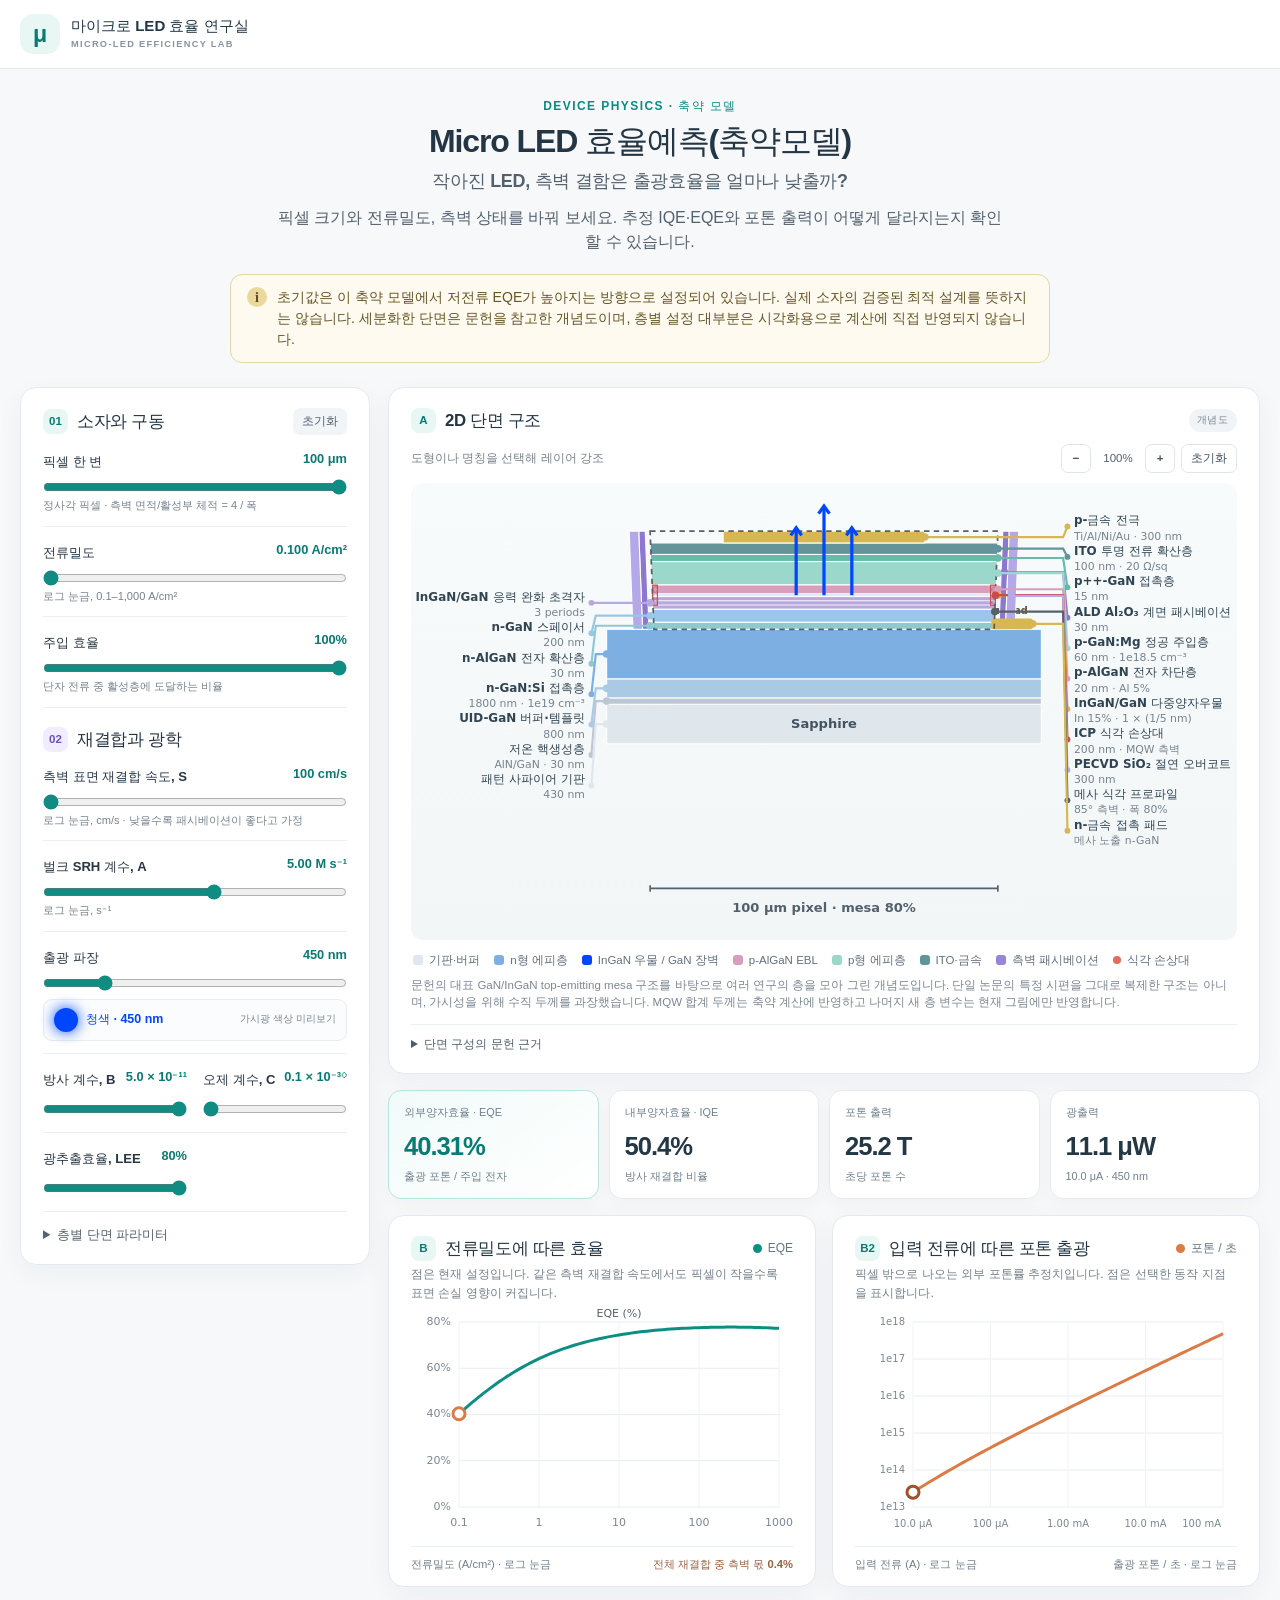
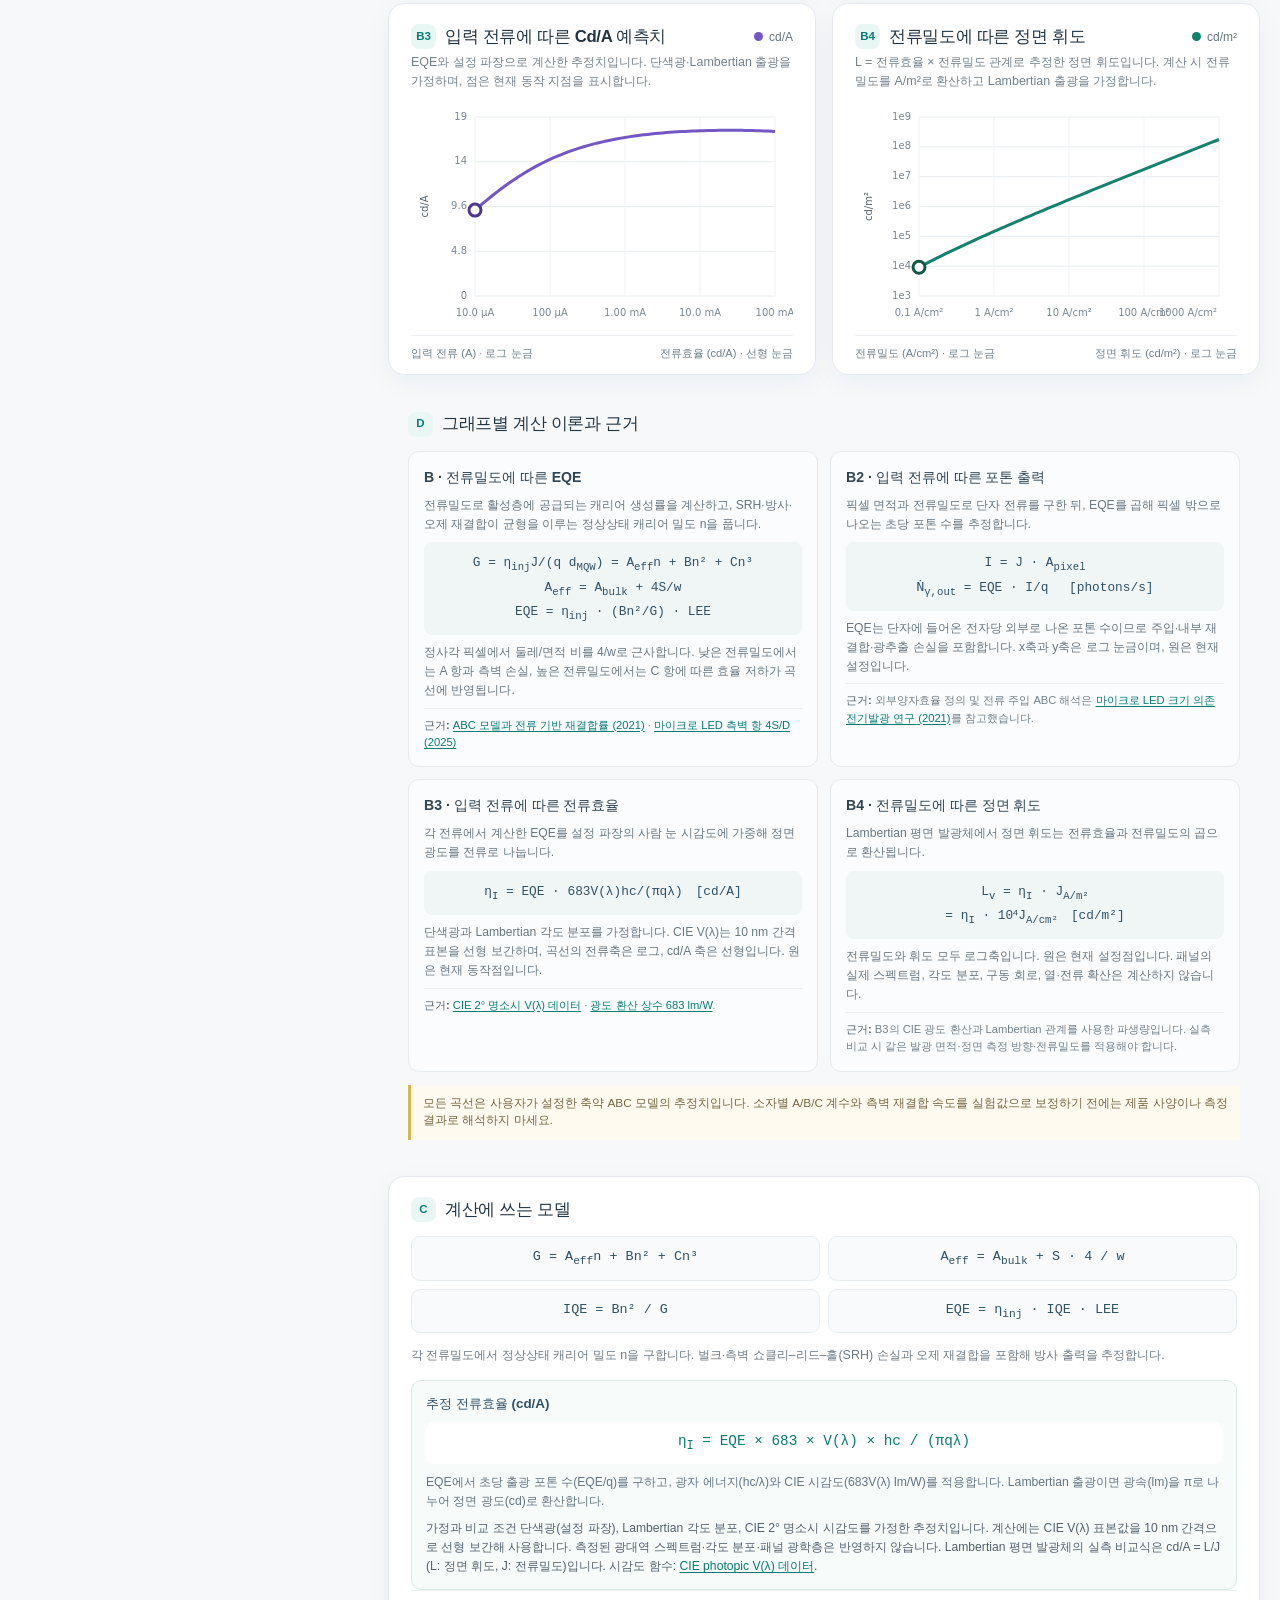
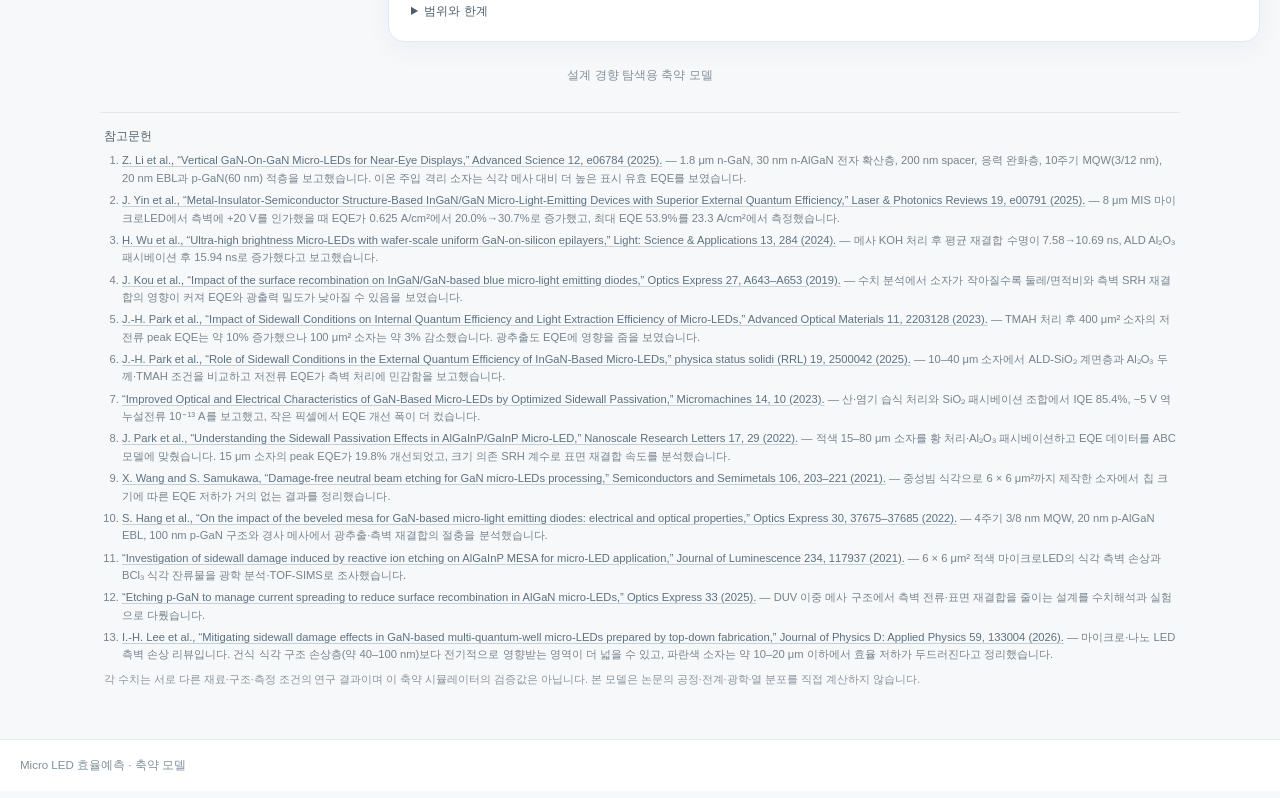
==== commit c6ff830d: "Document graph equations and assumptions" ====
--- a/site/index.html
+++ b/site/index.html
@@ -158,6 +158,41 @@
       </section>
       </div>
 
+      <section class="panel graph-methods" aria-labelledby="graph-methods-title">
+        <div class="section-head"><div><span class="step">D</span><h2 id="graph-methods-title">그래프별 계산 이론과 근거</h2></div></div>
+        <div class="graph-method-grid">
+          <article class="graph-method">
+            <h3>B · 전류밀도에 따른 EQE</h3>
+            <p>전류밀도로 활성층에 공급되는 캐리어 생성률을 계산하고, SRH·방사·오제 재결합이 균형을 이루는 정상상태 캐리어 밀도 n을 풉니다.</p>
+            <code>G = η<sub>inj</sub>J/(q d<sub>MQW</sub>) = A<sub>eff</sub>n + Bn² + Cn³<br>A<sub>eff</sub> = A<sub>bulk</sub> + 4S/w<br>EQE = η<sub>inj</sub> · (Bn²/G) · LEE</code>
+            <p>정사각 픽셀에서 둘레/면적 비를 4/w로 근사합니다. 낮은 전류밀도에서는 A 항과 측벽 손실, 높은 전류밀도에서는 C 항에 따른 효율 저하가 곡선에 반영됩니다.</p>
+            <p class="graph-method-source"><strong>근거:</strong> <a href="https://pmc.ncbi.nlm.nih.gov/articles/PMC8064358/" target="_blank" rel="noreferrer">ABC 모델과 전류 기반 재결합률 (2021)</a> · <a href="https://onlinelibrary.wiley.com/doi/10.1002/lpor.202500791" target="_blank" rel="noreferrer">마이크로 LED 측벽 항 4S/D (2025)</a></p>
+          </article>
+          <article class="graph-method">
+            <h3>B2 · 입력 전류에 따른 포톤 출력</h3>
+            <p>픽셀 면적과 전류밀도로 단자 전류를 구한 뒤, EQE를 곱해 픽셀 밖으로 나오는 초당 포톤 수를 추정합니다.</p>
+            <code>I = J · A<sub>pixel</sub><br>Ṅ<sub>γ,out</sub> = EQE · I/q 　[photons/s]</code>
+            <p>EQE는 단자에 들어온 전자당 외부로 나온 포톤 수이므로 주입·내부 재결합·광추출 손실을 포함합니다. x축과 y축은 로그 눈금이며, 원은 현재 설정입니다.</p>
+            <p class="graph-method-source"><strong>근거:</strong> 외부양자효율 정의 및 전류 주입 ABC 해석은 <a href="https://pmc.ncbi.nlm.nih.gov/articles/PMC8064358/" target="_blank" rel="noreferrer">마이크로 LED 크기 의존 전기발광 연구 (2021)</a>를 참고했습니다.</p>
+          </article>
+          <article class="graph-method">
+            <h3>B3 · 입력 전류에 따른 전류효율</h3>
+            <p>각 전류에서 계산한 EQE를 설정 파장의 사람 눈 시감도에 가중해 정면 광도를 전류로 나눕니다.</p>
+            <code>η<sub>I</sub> = EQE · 683V(λ)hc/(πqλ)　[cd/A]</code>
+            <p>단색광과 Lambertian 각도 분포를 가정합니다. CIE V(λ)는 10 nm 간격 표본을 선형 보간하며, 곡선의 전류축은 로그, cd/A 축은 선형입니다. 원은 현재 동작점입니다.</p>
+            <p class="graph-method-source"><strong>근거:</strong> <a href="https://cie.co.at/datatable/cie-spectral-luminous-efficiency-photopic-vision" target="_blank" rel="noreferrer">CIE 2° 명소시 V(λ) 데이터</a> · <a href="https://cie.co.at/eilvterm/17-21-090" target="_blank" rel="noreferrer">광도 환산 상수 683 lm/W</a>.</p>
+          </article>
+          <article class="graph-method">
+            <h3>B4 · 전류밀도에 따른 정면 휘도</h3>
+            <p>Lambertian 평면 발광체에서 정면 휘도는 전류효율과 전류밀도의 곱으로 환산됩니다.</p>
+            <code>L<sub>v</sub> = η<sub>I</sub> · J<sub>A/m²</sub><br>= η<sub>I</sub> · 10⁴J<sub>A/cm²</sub>　[cd/m²]</code>
+            <p>전류밀도와 휘도 모두 로그축입니다. 원은 현재 설정점입니다. 패널의 실제 스펙트럼, 각도 분포, 구동 회로, 열·전류 확산은 계산하지 않습니다.</p>
+            <p class="graph-method-source"><strong>근거:</strong> B3의 CIE 광도 환산과 Lambertian 관계를 사용한 파생량입니다. 실측 비교 시 같은 발광 면적·정면 측정 방향·전류밀도를 적용해야 합니다.</p>
+          </article>
+        </div>
+        <p class="graph-method-limit">모든 곡선은 사용자가 설정한 축약 ABC 모델의 추정치입니다. 소자별 A/B/C 계수와 측벽 재결합 속도를 실험값으로 보정하기 전에는 제품 사양이나 측정 결과로 해석하지 마세요.</p>
+      </section>
+
       <section class="panel equation-panel">
         <div class="section-head"><div><span class="step">C</span><h2 data-en="What the model calculates">계산에 쓰는 모델</h2></div></div>
         <div class="equations"><code>G = A<sub>eff</sub>n + Bn² + Cn³</code><code>A<sub>eff</sub> = A<sub>bulk</sub> + S · 4 / w</code><code>IQE = Bn² / G</code><code>EQE = η<sub>inj</sub> · IQE · LEE</code></div>
--- a/site/app.css
+++ b/site/app.css
@@ -58,6 +58,7 @@
 .current-efficiency-legend i{background:#7358c5}.luminance-legend i{background:#16816c}.current-efficiency-panel canvas,.luminance-panel canvas{height:230px}
 .chart-intro{margin:0;color:#74818b;font-size:.78rem}.chart-panel canvas{display:block;width:100%;height:240px;margin-top:4px}
 .chart-foot{display:flex;justify-content:space-between;gap:12px;padding-top:9px;border-top:1px solid #edf0f3;color:#71808b;font-size:.7rem}.chart-foot #surface-loss{font-weight:700;color:#9c6042;text-align:right}
+.graph-methods{padding:20px}.graph-method-grid{display:grid;grid-template-columns:repeat(2,minmax(0,1fr));gap:12px}.graph-method{min-width:0;padding:15px;border:1px solid #e6ebef;border-radius:11px;background:#fbfcfd}.graph-method h3{margin:0 0 8px;color:#304452;font-size:.88rem}.graph-method p{margin:8px 0 0;color:#687782;font-size:.76rem;line-height:1.55}.graph-method code{display:block;margin-top:9px;padding:10px;border-radius:8px;background:#f0f5f6;color:#315166;text-align:center;font-size:.8rem;line-height:1.75;white-space:normal}.graph-method .graph-method-source{padding-top:8px;border-top:1px solid #e8edf0;color:#71808b;font-size:.7rem}.graph-method-source strong{color:#53616d}.graph-method-source a{color:#087b72;text-decoration:underline;text-underline-offset:2px}.graph-method-limit{margin:13px 0 0;padding:10px 12px;border-left:3px solid #d6b752;background:#fffaf0;color:#756743;font-size:.74rem;line-height:1.5}
 .equation-panel>p{margin:13px 0;color:#6e7b85;font-size:.78rem;line-height:1.55}
 .photometric-note{margin-top:14px;padding:13px 14px;border:1px solid #dcebe8;border-radius:10px;background:#f7fbfa}.photometric-note h3{margin:0 0 8px;color:#315166;font-size:.84rem}.photometric-note>code{display:block;padding:9px 10px;border-radius:7px;background:#fff;color:#087b72;text-align:center;font-size:.9rem}.photometric-note p{margin:9px 0 0;color:#657581;font-size:.76rem;line-height:1.55}.photometric-note .photometric-assumptions{color:#53616d}.photometric-note a{color:#087b72;text-decoration:underline;text-underline-offset:2px}
 .equations{display:grid;grid-template-columns:repeat(2,minmax(0,1fr));gap:8px}.equations code{padding:10px 12px;border:1px solid #e8edf0;border-radius:9px;background:#f8fafb;color:#315166;text-align:center;font-size:.84rem;white-space:nowrap}
@@ -67,4 +68,5 @@
 @media(max-width:950px){.led-layout{grid-template-columns:minmax(260px,310px) minmax(0,1fr);gap:12px}.led-controls,.structure-panel,.chart-panel,.equation-panel{padding:16px}.led-stats{grid-template-columns:repeat(2,minmax(0,1fr))}}
 footer{padding:17px 0;border-top:1px solid #e4e9ee;background:#fff;color:#82909a;font-size:.72rem}footer .wrap{display:flex;justify-content:flex-start;gap:16px}
 @media(max-width:720px){.wrap{width:min(100% - 28px,1260px)}.led-page{padding-inline:0}.led-intro{margin-top:20px}.led-intro h1{font-size:1.75rem}.led-layout{grid-template-columns:1fr}.led-controls{position:static;order:1}.led-results{order:2}.chart-pair{grid-template-columns:1fr}.structure-graphic svg{min-height:150px}.chart-panel canvas{height:210px}.equations{grid-template-columns:1fr 1fr}.stat-card{padding:12px}}
+@media(max-width:720px){.graph-method-grid{grid-template-columns:1fr}.graph-methods{padding:16px}}
 @media(max-width:420px){.led-intro h1{font-size:1.48rem}.led-stats{gap:7px}.stat-card{padding:10px}.stat-card>span,.stat-card>small{font-size:.62rem}.stat-card strong{font-size:1.12rem}.split-control{gap:10px}.split-control label{font-size:.72rem}.equations code{padding:9px 6px;font-size:.74rem}.structure-tools{align-items:flex-start;flex-wrap:wrap}.structure-tools>div{margin-left:auto}.structure-graphic svg{min-width:900px;position:static;transform:none}.structure-graphic{overflow-x:auto}}
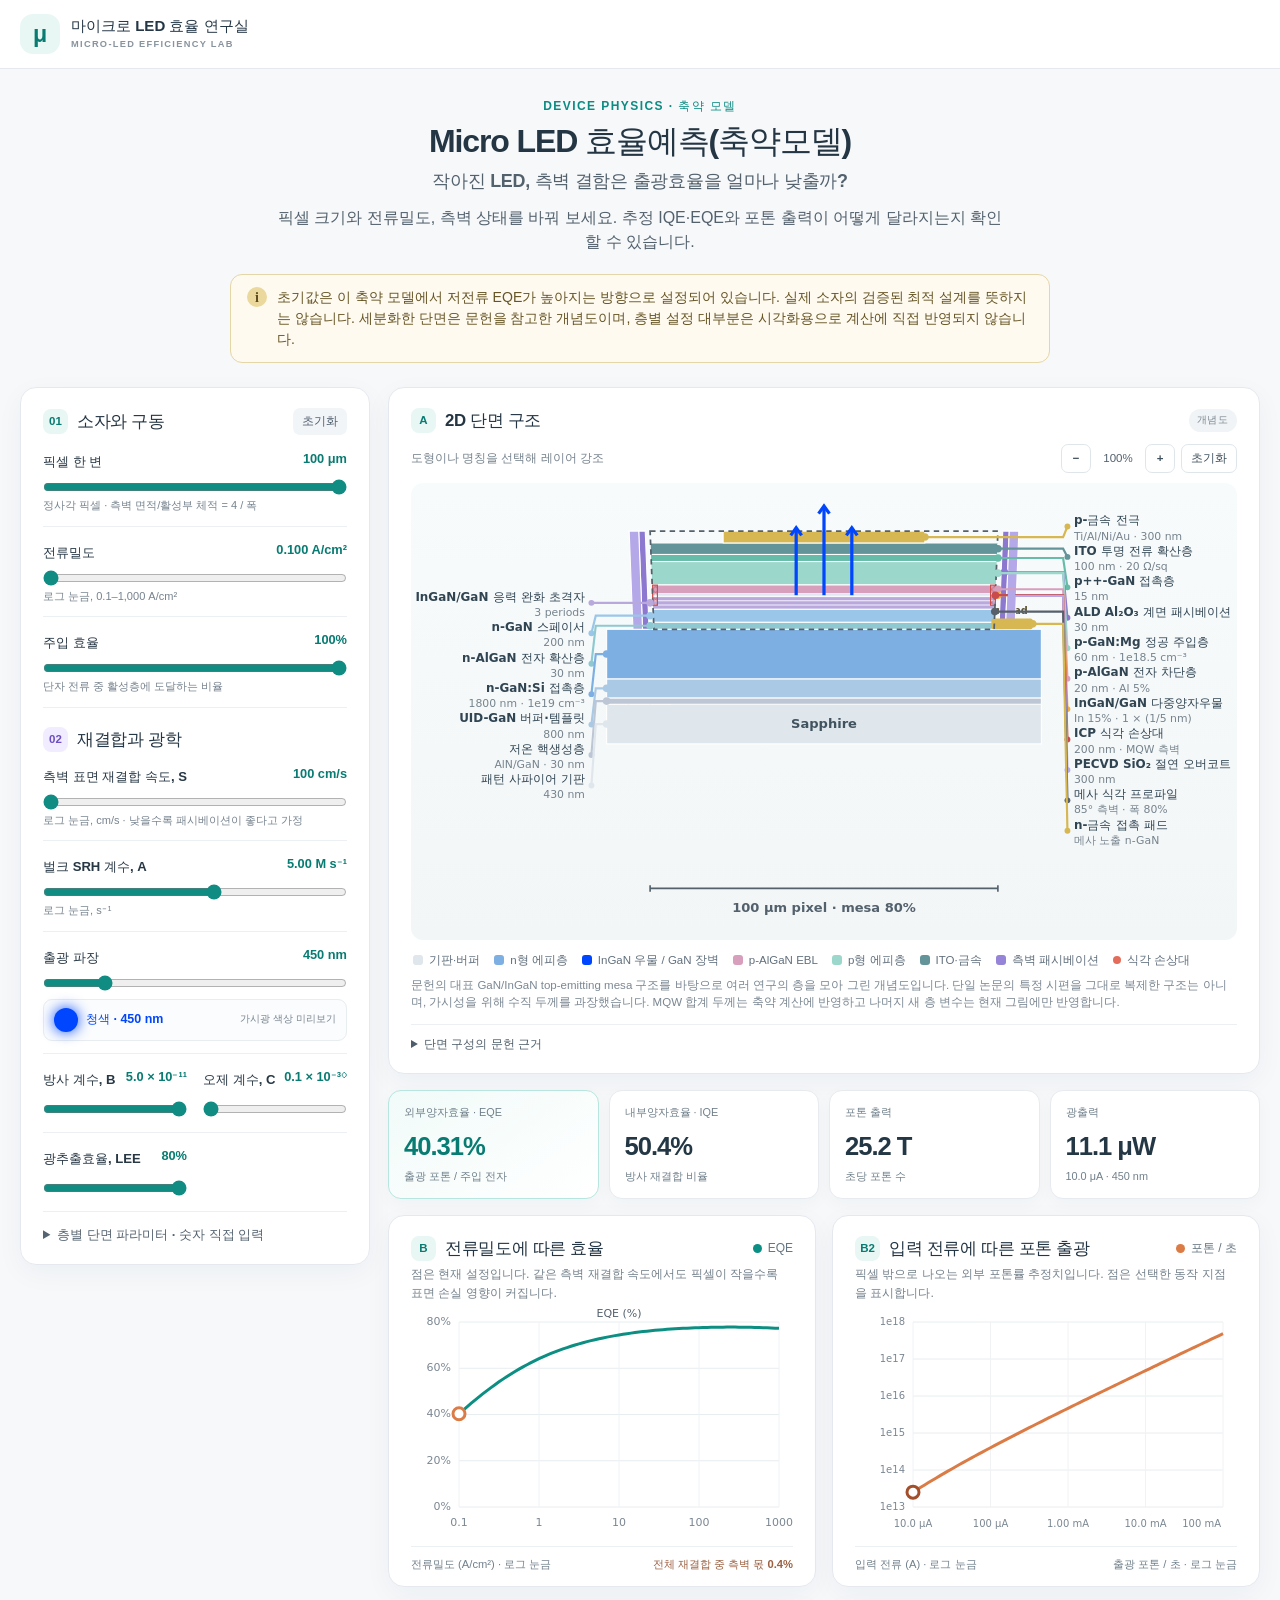
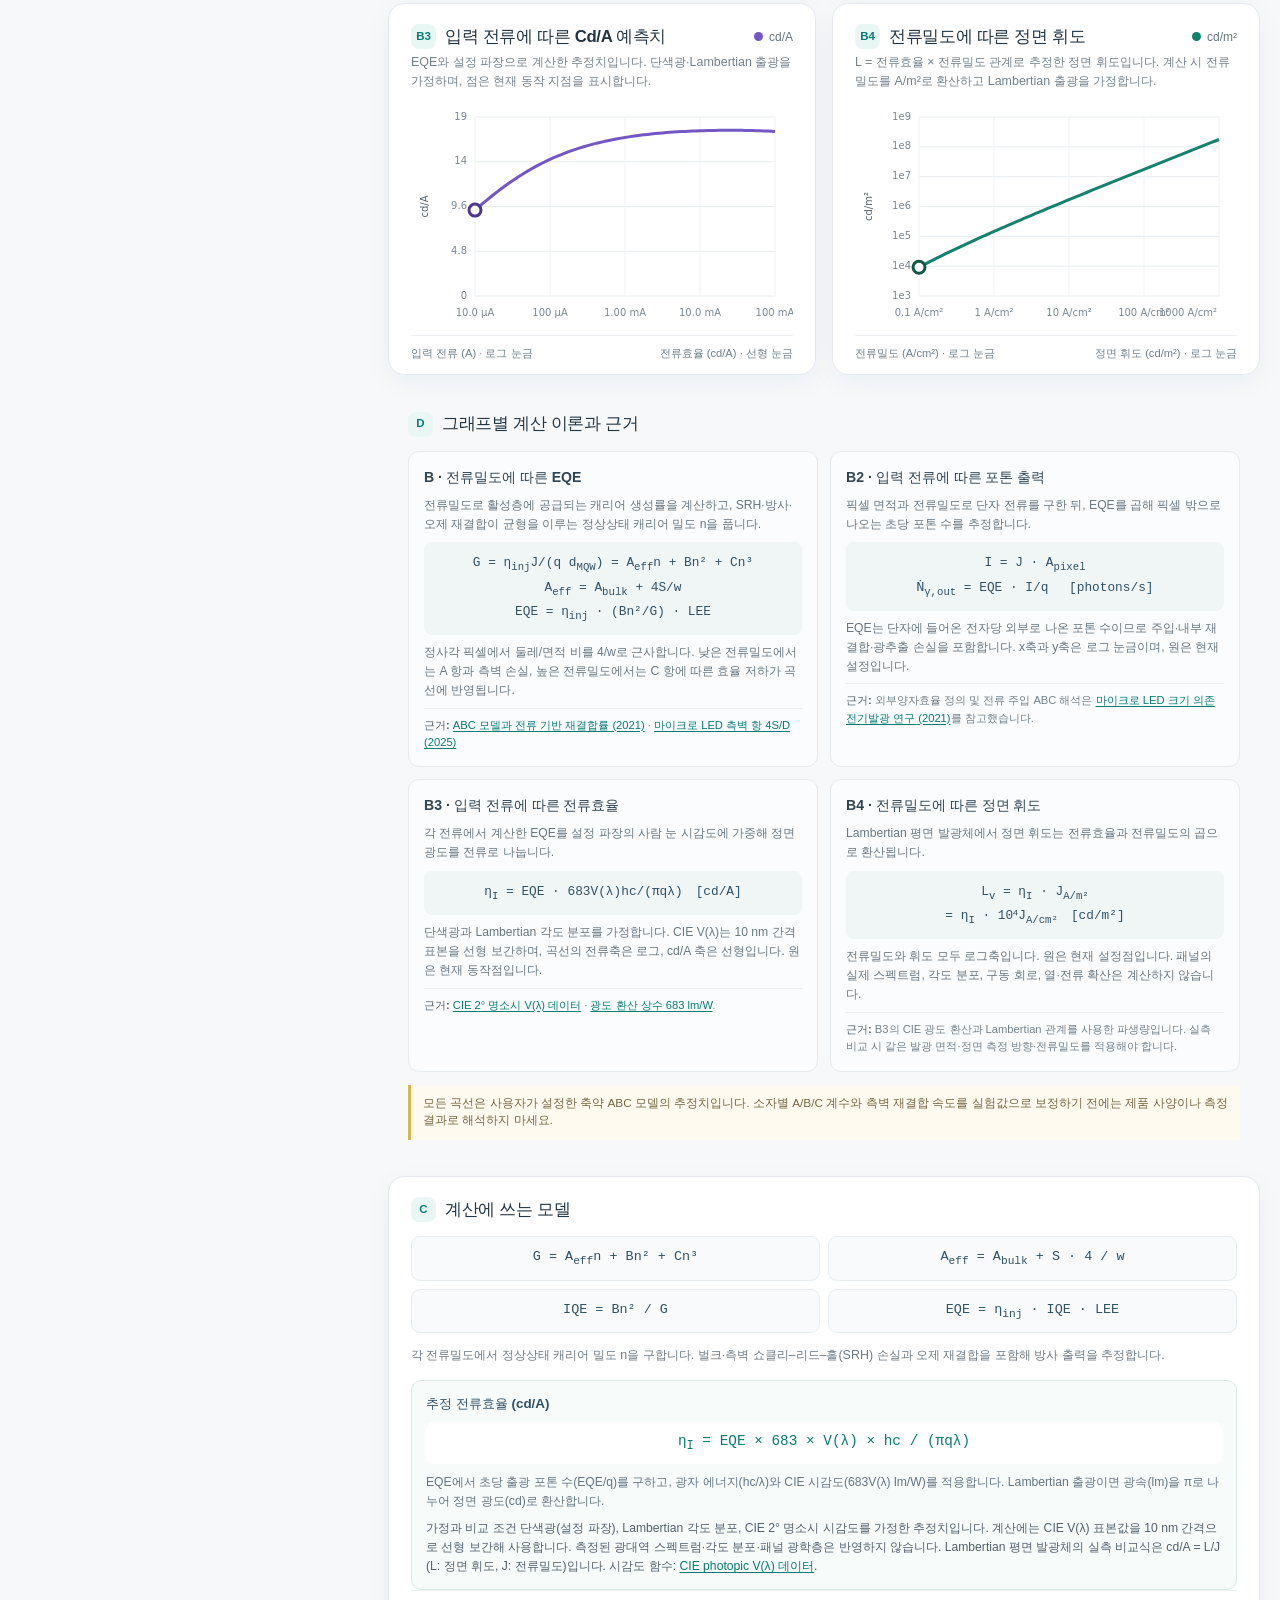
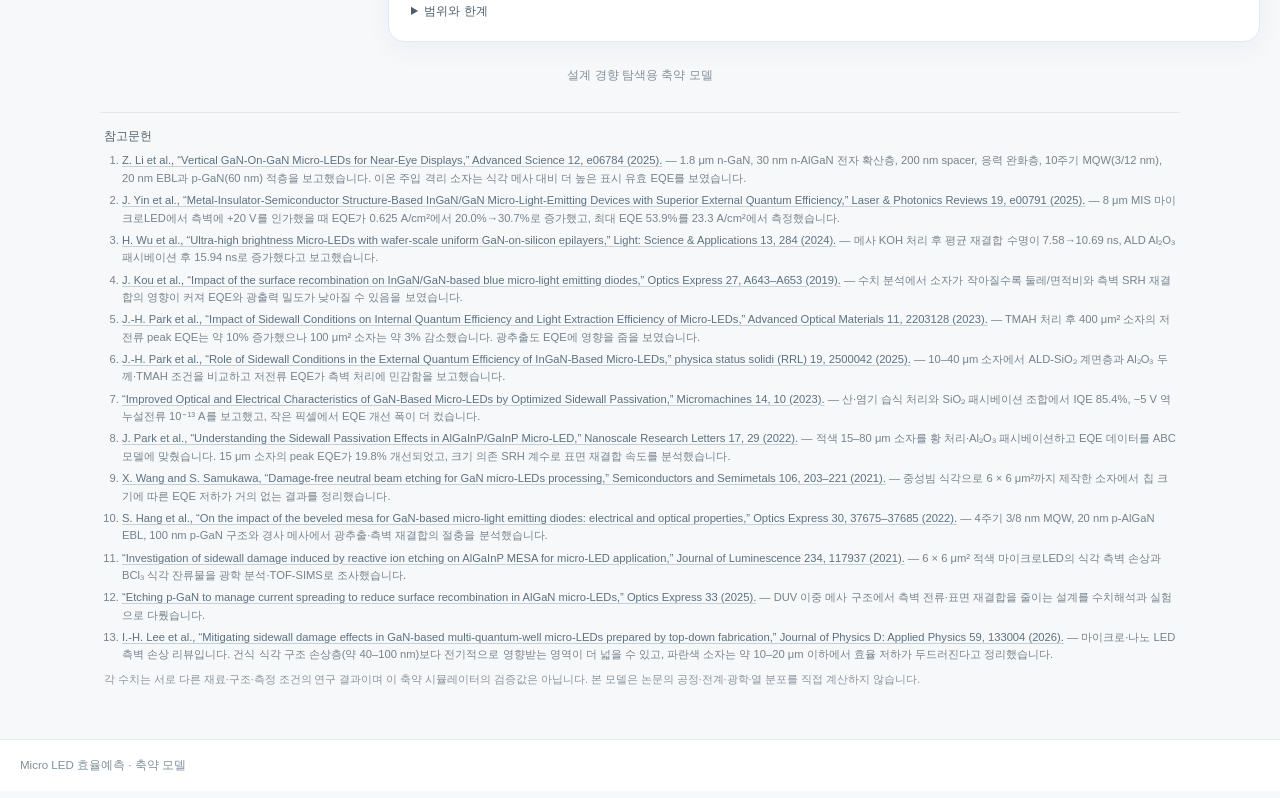
==== commit 5fa44770: "Improve mobile layout and layer inputs" ====
--- a/site/index.html
+++ b/site/index.html
@@ -64,7 +64,7 @@
       <div class="control-group split-control">
         <div><label for="lee" data-en="Light extraction, LEE">광추출효율, LEE</label><output id="lee-out" for="lee"></output><input id="lee" type="range" min="5" max="80" step="1" value="80"></div>
       </div>
-      <details class="advanced"><summary data-en="Layer stack parameters">층별 단면 파라미터</summary>
+      <details class="advanced"><summary data-en="Layer stack parameters · numeric entry">층별 단면 파라미터 · 숫자 직접 입력</summary>
         <p class="advanced-intro">슬라이더 옆 숫자 칸에 값을 직접 입력할 수 있습니다. 도식상 두께는 비교가 쉽도록 과장했습니다. MQW의 well/barrier 합계와 소자 폭은 축약 모델에 반영하고, 나머지 층별 값은 구조 시각화용입니다.</p>
         <div class="control-group"><label for="substrate" data-en="Substrate thickness">사파이어 기판 두께</label><output id="substrate-out"></output><input id="substrate" type="range" min="50" max="1000" step="10" value="430"></div>
         <div class="control-group"><label for="mesa" data-en="Mesa width ratio">메사 폭 / 픽셀 폭</label><output id="mesa-out"></output><input id="mesa" type="range" min="40" max="95" step="1" value="80"></div>
--- a/site/app.css
+++ b/site/app.css
@@ -35,10 +35,10 @@
 .split-control{display:grid;grid-template-columns:1fr 1fr;gap:16px}
 .split-control>div{min-width:0}.split-control input{margin-top:9px!important}
 .advanced{margin-top:3px;color:#566471;font-size:.82rem}.advanced summary,.limits summary{cursor:pointer;font-weight:700}.advanced[open] summary{margin-bottom:14px}
-.led-results{display:grid;gap:16px;min-width:0}
+.led-results{display:grid;grid-template-columns:minmax(0,1fr);gap:16px;min-width:0}.led-results>*{min-width:0;max-width:100%}
 .chart-pair{display:grid;grid-template-columns:repeat(2,minmax(0,1fr));gap:16px;min-width:0}.chart-pair>.chart-panel{min-width:0}
 .micro-tag{padding:4px 8px;border-radius:20px;background:#f0f4f6;color:#7b8792;font-size:.62rem;font-weight:800;letter-spacing:.08em}
-.structure-graphic{overflow:auto;border-radius:12px;background:linear-gradient(180deg,#f8fbfc,#f2f6f7)}
+.structure-graphic{width:100%;min-width:0;max-width:100%;overflow:auto;border-radius:12px;background:linear-gradient(180deg,#f8fbfc,#f2f6f7)}
 .structure-graphic svg{display:block;width:100%;min-width:800px;height:auto;min-height:175px}
 .structure-tools{display:flex;align-items:center;justify-content:space-between;gap:12px;margin:-3px 0 10px;color:#76838d;font-size:.72rem}.structure-tools>div{display:flex;align-items:center;gap:6px}.structure-tools button{min-width:30px;height:29px;padding:0 9px;border:1px solid #dfe6eb;border-radius:7px;background:#fff;color:#40515d;font:inherit;font-weight:700;cursor:pointer}.structure-tools button:hover{border-color:#91c8c0;background:#f2fbf9}.structure-tools output{min-width:42px;text-align:center;color:#53616d;font-variant-numeric:tabular-nums}
 #cross-section [data-structure-key]{transition:opacity .16s ease,filter .16s ease}.structure-item{cursor:pointer}.structure-item.is-dimmed{opacity:.2}.structure-item.is-highlighted{opacity:1;filter:drop-shadow(0 0 4px #e3a528)}.profile-outline{fill:none;stroke:#56616b;stroke-width:1.6;stroke-dasharray:5 4;pointer-events:stroke}.profile-outline.is-highlighted{stroke:#e18821;stroke-width:4}.structure-callout{cursor:pointer;outline:none}.structure-callout.is-dimmed{opacity:.24}.structure-callout.is-highlighted .svg-callout-title{fill:#087b72;font-weight:800}.structure-callout.is-highlighted path{stroke-width:2.7}.structure-callout:focus .svg-callout-title{fill:#087b72;text-decoration:underline}
@@ -67,6 +67,6 @@
 .research-references{max-width:1080px;margin:28px auto 0;padding:14px 4px 0;border-top:1px solid #e4e9ee;color:#76828c;font-size:.7rem;line-height:1.55}.research-references h2{margin:0 0 7px;color:#52616c;font-size:.76rem;font-weight:750}.research-references ol{margin:0;padding-left:18px}.research-references li+li{margin-top:5px}.research-references a{color:#5c7180;text-decoration:underline;text-decoration-color:#c5d0d7;text-underline-offset:2px}.research-references>p{margin:7px 0 0;color:#8a949c;font-size:.66rem}
 @media(max-width:950px){.led-layout{grid-template-columns:minmax(260px,310px) minmax(0,1fr);gap:12px}.led-controls,.structure-panel,.chart-panel,.equation-panel{padding:16px}.led-stats{grid-template-columns:repeat(2,minmax(0,1fr))}}
 footer{padding:17px 0;border-top:1px solid #e4e9ee;background:#fff;color:#82909a;font-size:.72rem}footer .wrap{display:flex;justify-content:flex-start;gap:16px}
-@media(max-width:720px){.wrap{width:min(100% - 28px,1260px)}.led-page{padding-inline:0}.led-intro{margin-top:20px}.led-intro h1{font-size:1.75rem}.led-layout{grid-template-columns:1fr}.led-controls{position:static;order:1}.led-results{order:2}.chart-pair{grid-template-columns:1fr}.structure-graphic svg{min-height:150px}.chart-panel canvas{height:210px}.equations{grid-template-columns:1fr 1fr}.stat-card{padding:12px}}
+@media(max-width:720px){.wrap{width:min(100% - 28px,1260px)}.led-page{padding-inline:0}.led-intro{margin-top:20px}.led-intro h1{font-size:1.75rem}.led-layout{grid-template-columns:minmax(0,1fr)}.led-controls{position:static;order:1}.led-results{grid-template-columns:minmax(0,1fr);order:2}.chart-pair{grid-template-columns:minmax(0,1fr)}.structure-graphic svg{min-height:150px}.chart-panel canvas{height:210px}.equations{grid-template-columns:1fr 1fr}.stat-card{padding:12px}}
 @media(max-width:720px){.graph-method-grid{grid-template-columns:1fr}.graph-methods{padding:16px}}
 @media(max-width:420px){.led-intro h1{font-size:1.48rem}.led-stats{gap:7px}.stat-card{padding:10px}.stat-card>span,.stat-card>small{font-size:.62rem}.stat-card strong{font-size:1.12rem}.split-control{gap:10px}.split-control label{font-size:.72rem}.equations code{padding:9px 6px;font-size:.74rem}.structure-tools{align-items:flex-start;flex-wrap:wrap}.structure-tools>div{margin-left:auto}.structure-graphic svg{min-width:900px;position:static;transform:none}.structure-graphic{overflow-x:auto}}
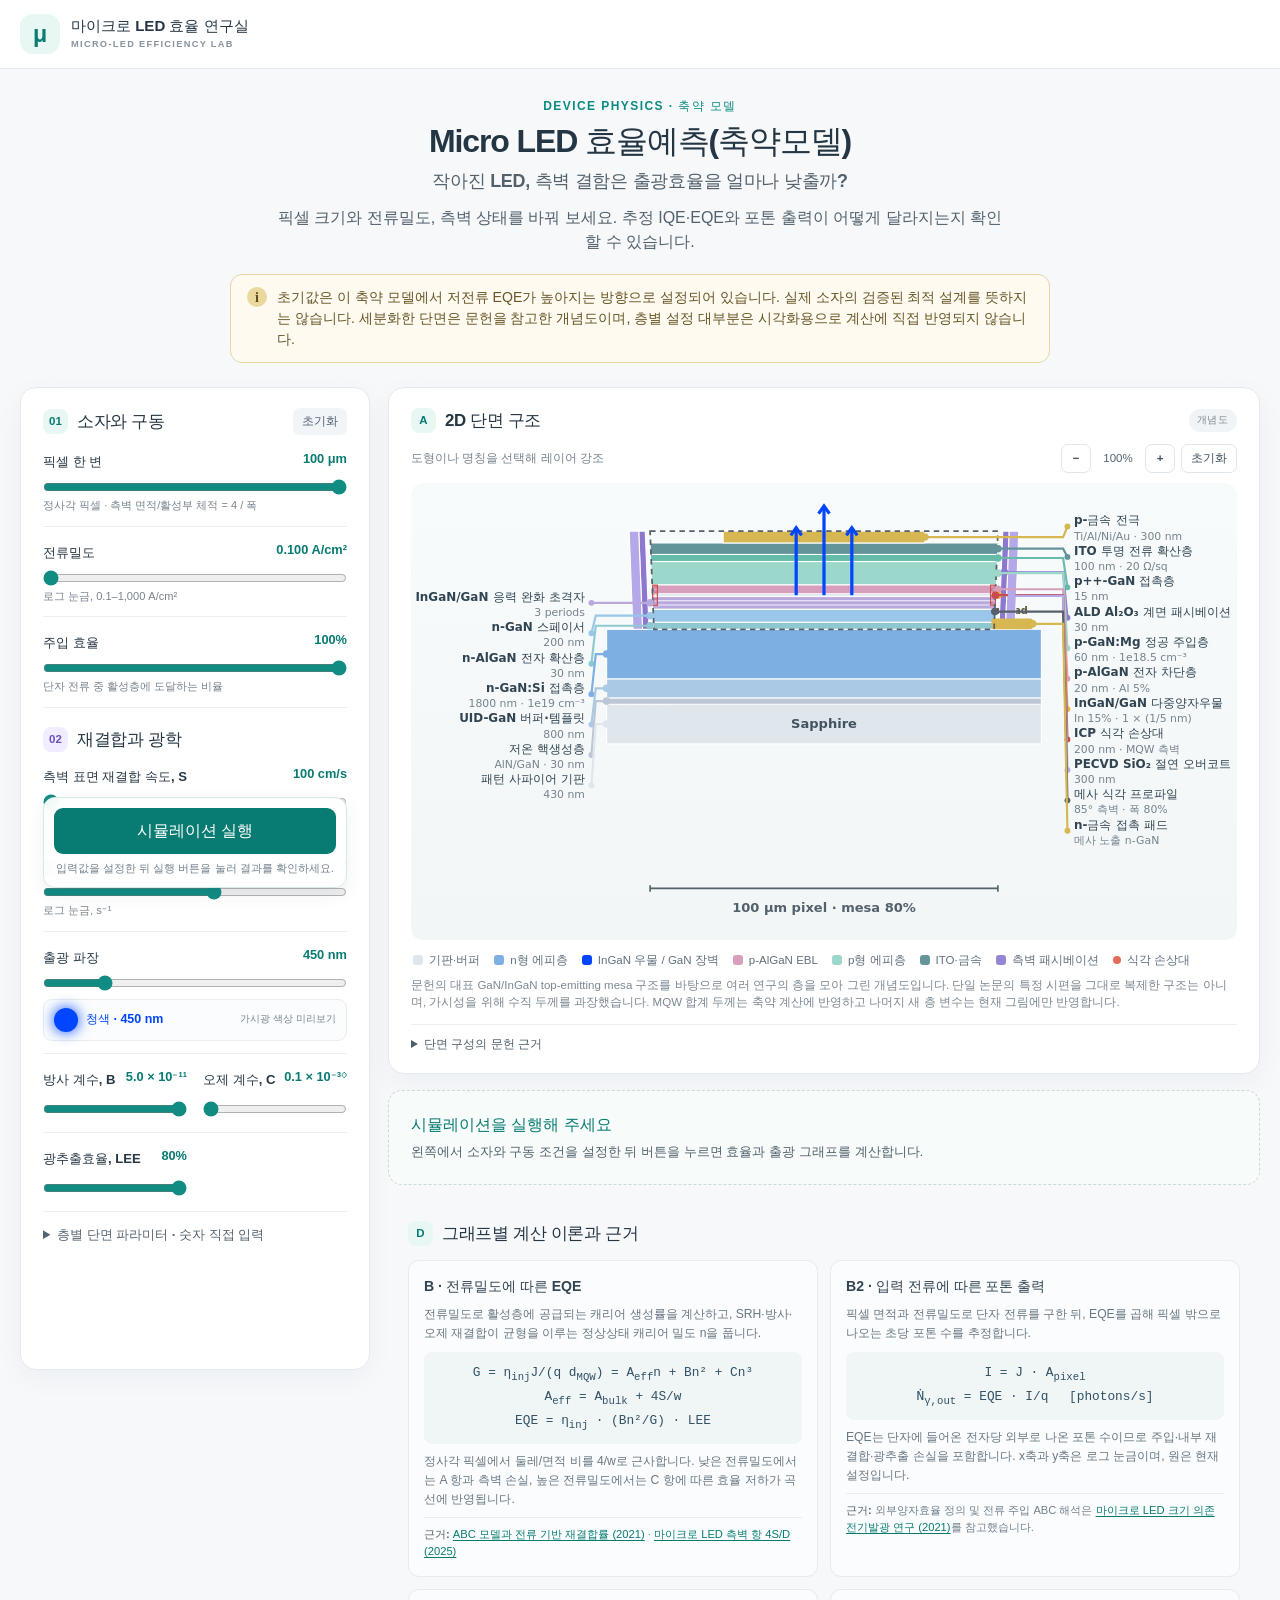
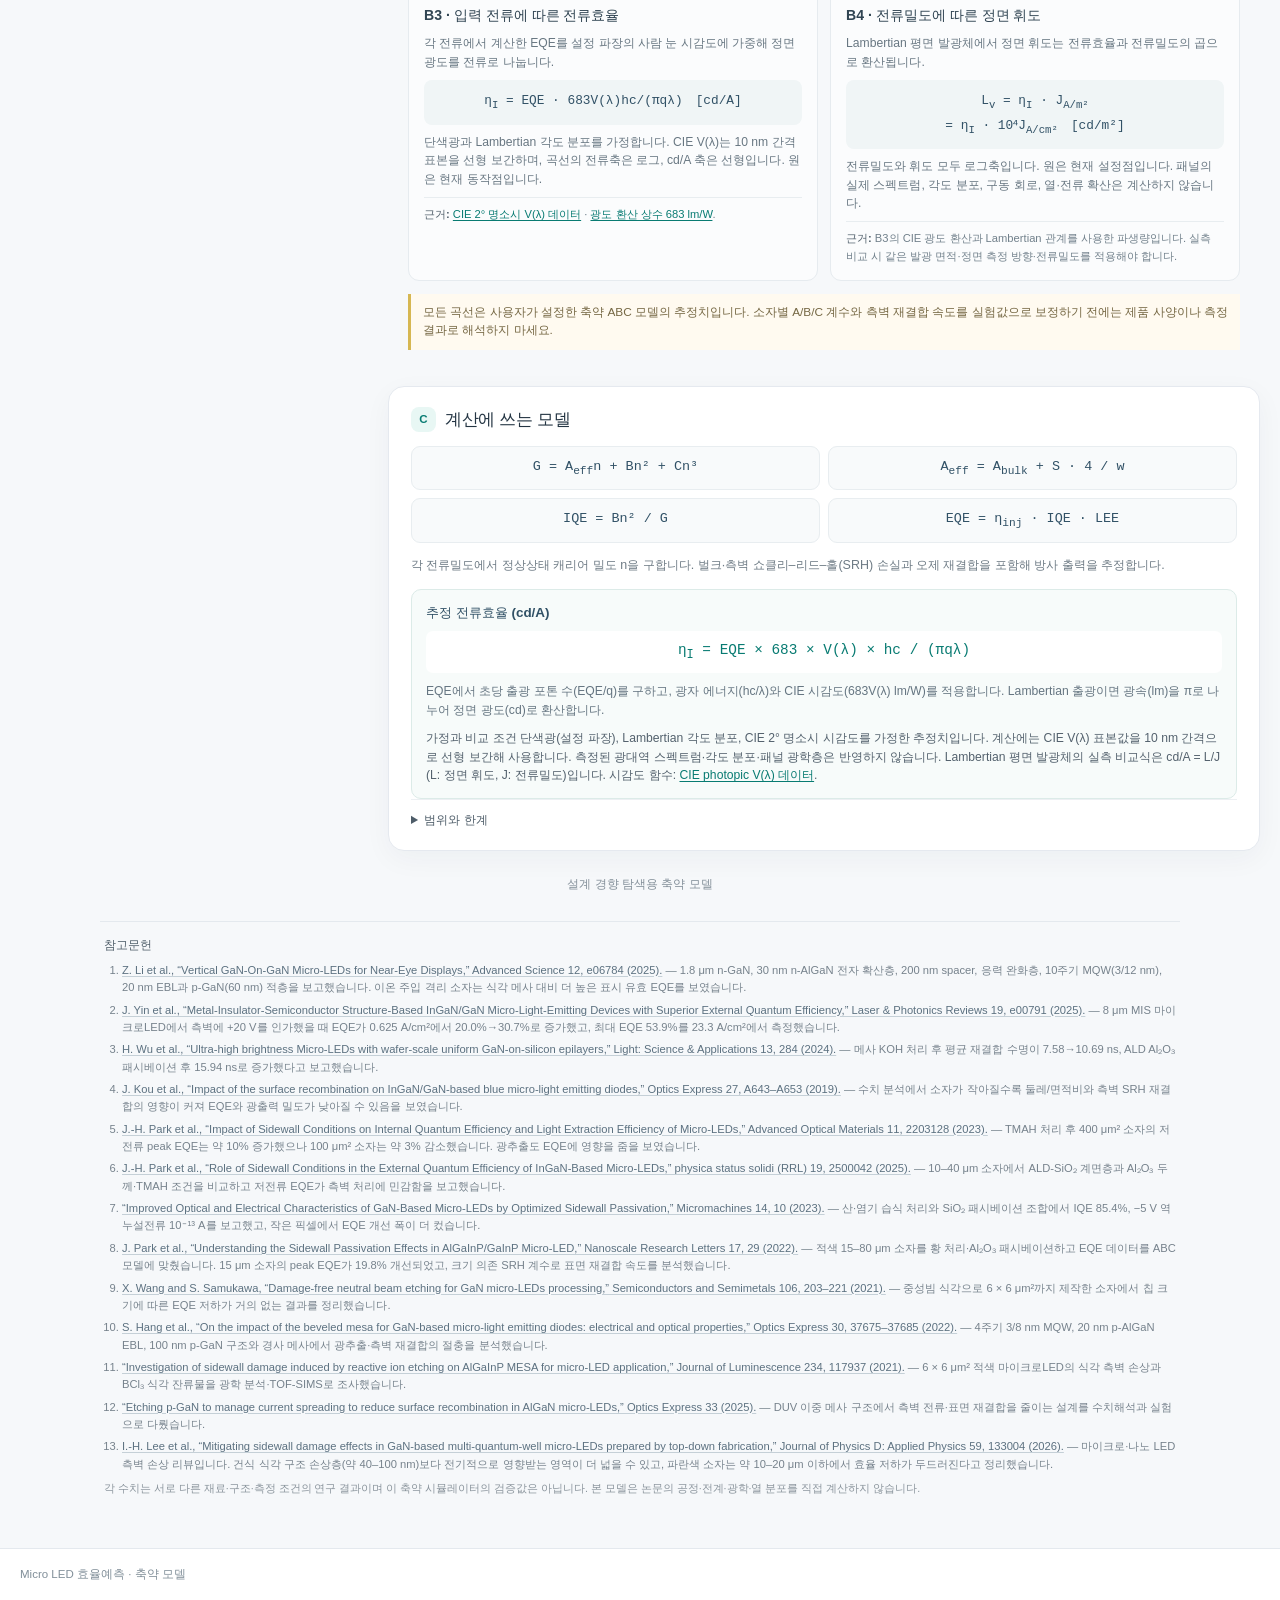
==== commit fba21dce: "Run LED simulation on demand" ====
--- a/site/index.html
+++ b/site/index.html
@@ -93,6 +93,10 @@
         <div class="control-group"><label for="damage" data-en="Etch damage depth">식각 손상층 깊이</label><output id="damage-out"></output><input id="damage" type="range" min="20" max="1500" step="20" value="200"></div>
         <div class="computed-layer">모델 유효 활성층 두께 <strong id="active-out">—</strong><small>양자우물 수 × (well + barrier) · 전류밀도→캐리어 생성률 계산에 사용</small></div>
       </details>
+      <div class="run-action">
+        <button id="run-simulation" type="button">시뮬레이션 실행</button>
+        <small id="run-status" role="status">입력값을 설정한 뒤 실행 버튼을 눌러 결과를 확인하세요.</small>
+      </div>
     </aside>
 
     <div class="led-results">
@@ -120,6 +124,11 @@
         </ul></details>
       </section>
 
+      <section id="run-prompt" class="panel run-prompt" aria-live="polite">
+        <strong>시뮬레이션을 실행해 주세요</strong>
+        <span>왼쪽에서 소자와 구동 조건을 설정한 뒤 버튼을 누르면 효율과 출광 그래프를 계산합니다.</span>
+      </section>
+      <div id="sim-results" class="sim-results" hidden>
       <section class="stats led-stats" aria-live="polite">
         <article class="stat-card stat-primary"><span data-en="External quantum efficiency · EQE">외부양자효율 · EQE</span><strong id="eqe-value">—</strong><small data-en="photons out / electrons in">출광 포톤 / 주입 전자</small></article>
         <article class="stat-card"><span data-en="Internal quantum efficiency · IQE">내부양자효율 · IQE</span><strong id="iqe-value">—</strong><small data-en="radiative recombination share">방사 재결합 비율</small></article>
@@ -156,6 +165,7 @@
         <canvas id="luminance-chart" aria-label="전류밀도에 따른 추정 정면 휘도 그래프"></canvas>
         <div class="chart-foot"><span data-en="Current density (A/cm²) · log scale">전류밀도 (A/cm²) · 로그 눈금</span><span data-en="Normal luminance (cd/m²) · log scale">정면 휘도 (cd/m²) · 로그 눈금</span></div>
       </section>
+      </div>
       </div>
 
       <section class="panel graph-methods" aria-labelledby="graph-methods-title">
--- a/site/app.css
+++ b/site/app.css
@@ -35,6 +35,7 @@
 .split-control{display:grid;grid-template-columns:1fr 1fr;gap:16px}
 .split-control>div{min-width:0}.split-control input{margin-top:9px!important}
 .advanced{margin-top:3px;color:#566471;font-size:.82rem}.advanced summary,.limits summary{cursor:pointer;font-weight:700}.advanced[open] summary{margin-bottom:14px}
+.run-action{position:sticky;bottom:12px;z-index:2;display:grid;gap:7px;margin-top:14px;padding:10px;border:1px solid #d5e9e5;border-radius:12px;background:#ffffffed;box-shadow:0 6px 18px #17324d12;backdrop-filter:blur(10px)}#run-simulation{width:100%;min-height:46px;border:0;border-radius:9px;background:#087b72;color:#fff;font:inherit;font-weight:800;cursor:pointer}#run-simulation:hover{background:#066b63}#run-simulation:focus-visible{outline:3px solid #a9d8d1;outline-offset:2px}.run-action small{color:#71808b;font-size:.7rem;line-height:1.4;text-align:center}.run-prompt{display:grid;gap:5px;padding:22px;border:1px dashed #c9dad7;border-radius:14px;background:#f7fbfa;color:#53616d}.run-prompt strong{color:#087b72;font-size:1rem}.run-prompt span{font-size:.83rem;line-height:1.5}.sim-results{display:grid;gap:16px;min-width:0}.sim-results[hidden],.run-prompt[hidden]{display:none}
 .led-results{display:grid;grid-template-columns:minmax(0,1fr);gap:16px;min-width:0}.led-results>*{min-width:0;max-width:100%}
 .chart-pair{display:grid;grid-template-columns:repeat(2,minmax(0,1fr));gap:16px;min-width:0}.chart-pair>.chart-panel{min-width:0}
 .micro-tag{padding:4px 8px;border-radius:20px;background:#f0f4f6;color:#7b8792;font-size:.62rem;font-weight:800;letter-spacing:.08em}
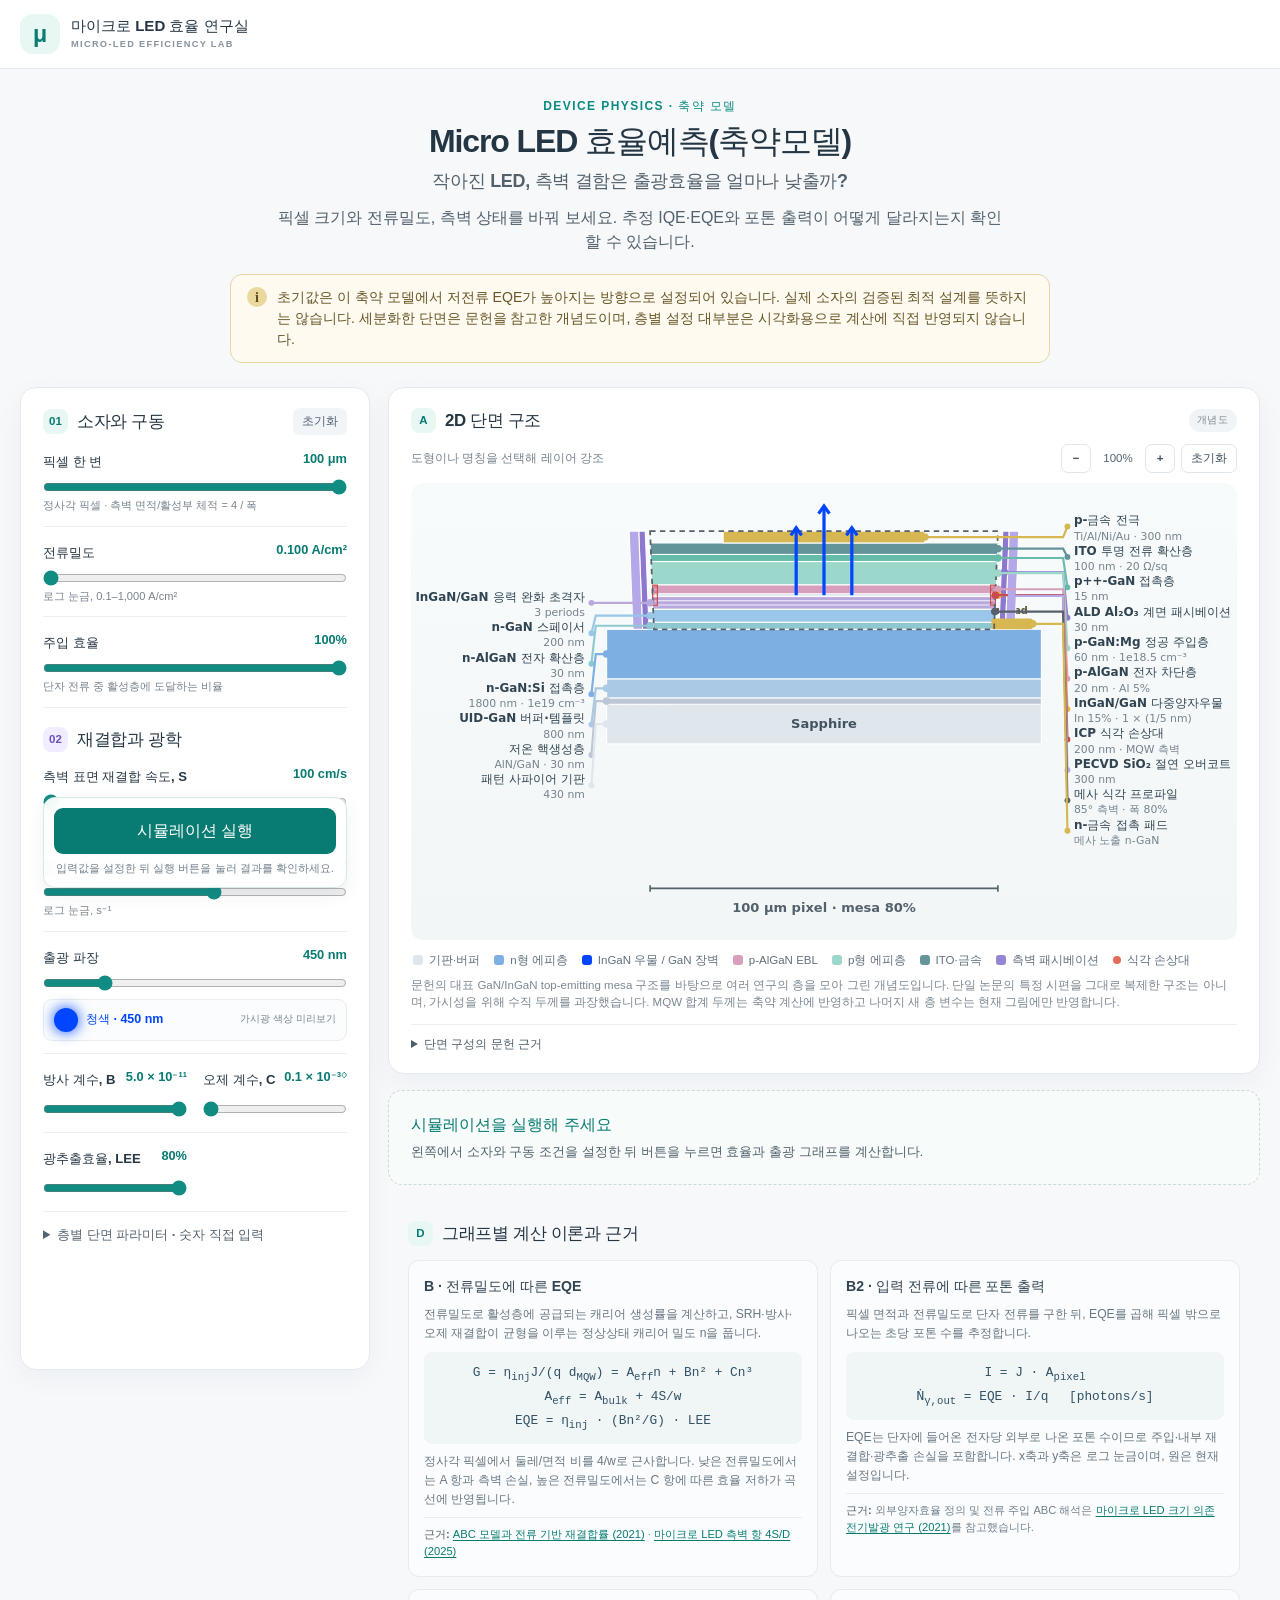
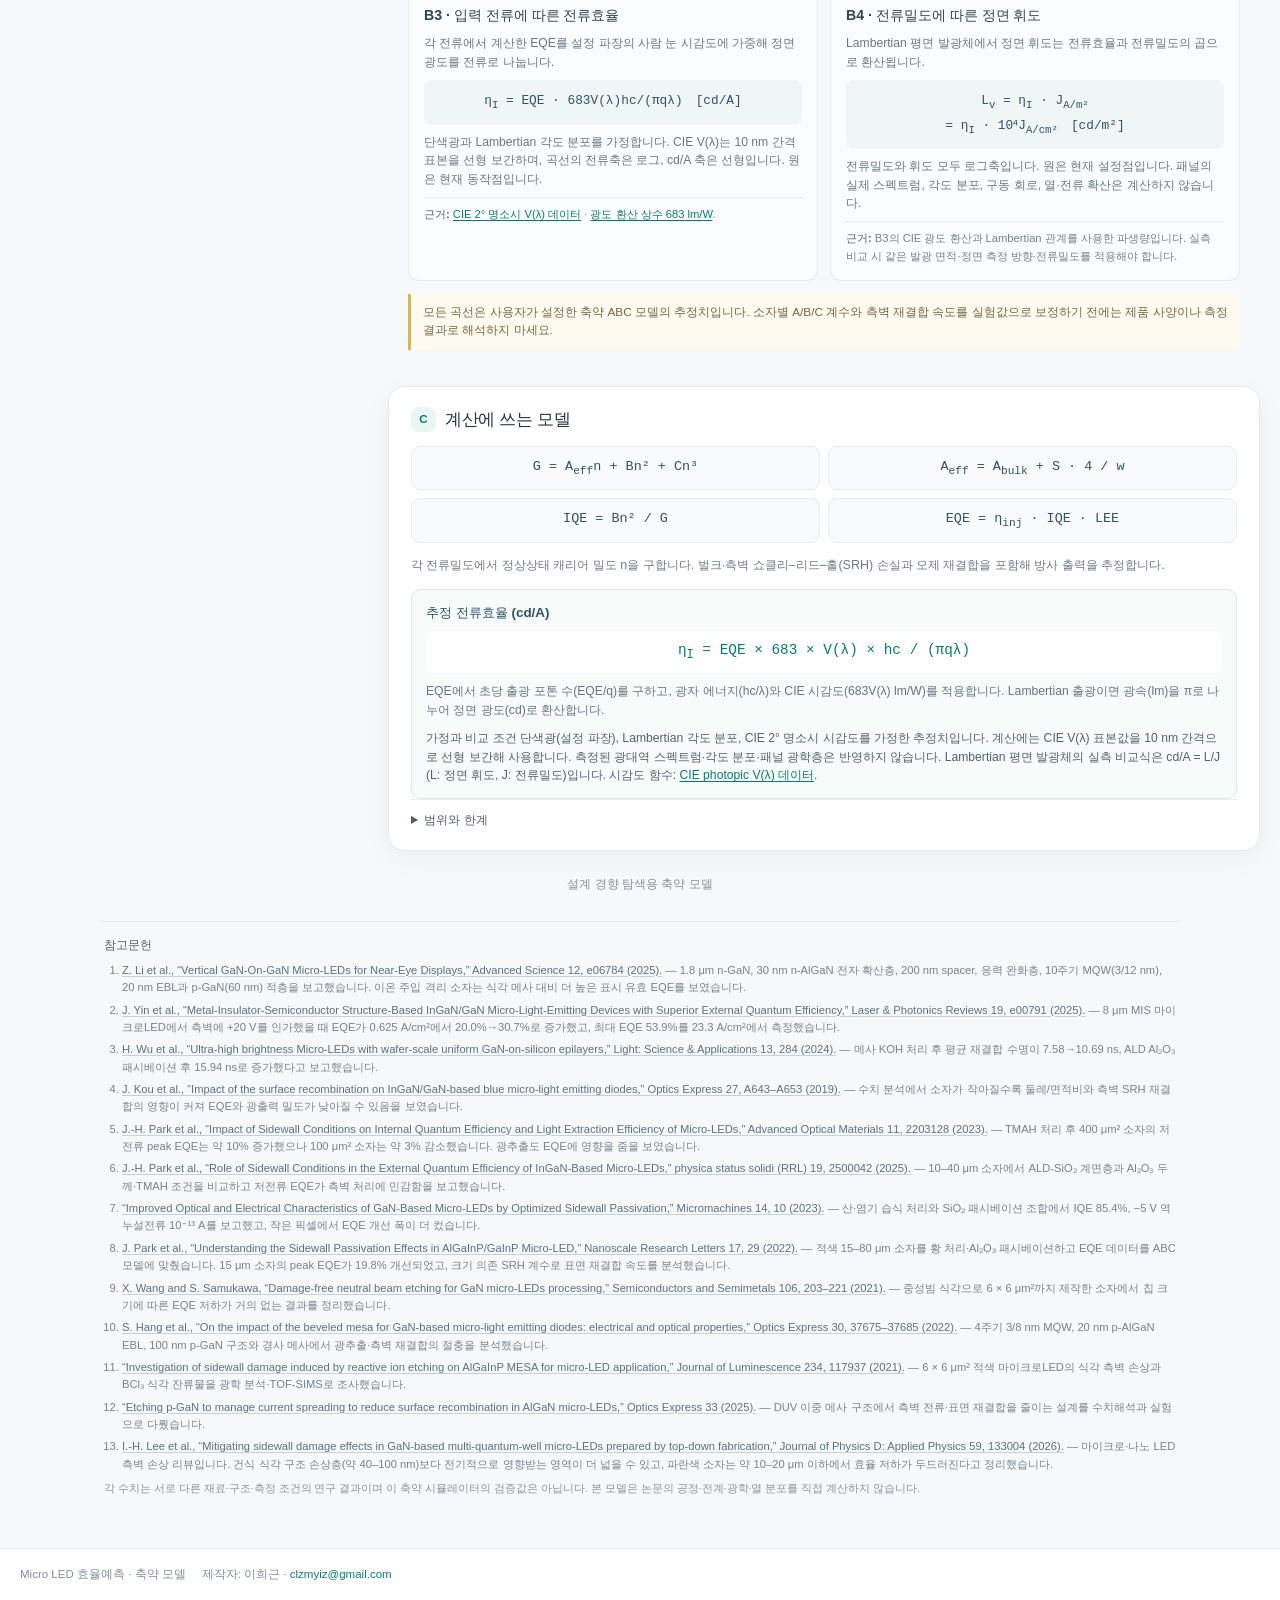
==== commit 4aa6b606: "Add simulator creator attribution" ====
--- a/site/index.html
+++ b/site/index.html
@@ -243,7 +243,7 @@
   </section>
 </main>
 
-<footer><div class="wrap"><span>Micro LED 효율예측 · 축약 모델</span></div></footer>
+<footer><div class="wrap"><span>Micro LED 효율예측 · 축약 모델</span><span>제작자: 이희근 · <a href="mailto:clzmyiz@gmail.com">clzmyiz@gmail.com</a></span></div></footer>
 <script src="app.js"></script>
 </body>
 </html>
--- a/site/app.css
+++ b/site/app.css
@@ -67,7 +67,7 @@
 .page-credit{margin:24px 0 0;text-align:center;color:#84909a;font-size:.75rem}.page-credit a{color:#087b72}
 .research-references{max-width:1080px;margin:28px auto 0;padding:14px 4px 0;border-top:1px solid #e4e9ee;color:#76828c;font-size:.7rem;line-height:1.55}.research-references h2{margin:0 0 7px;color:#52616c;font-size:.76rem;font-weight:750}.research-references ol{margin:0;padding-left:18px}.research-references li+li{margin-top:5px}.research-references a{color:#5c7180;text-decoration:underline;text-decoration-color:#c5d0d7;text-underline-offset:2px}.research-references>p{margin:7px 0 0;color:#8a949c;font-size:.66rem}
 @media(max-width:950px){.led-layout{grid-template-columns:minmax(260px,310px) minmax(0,1fr);gap:12px}.led-controls,.structure-panel,.chart-panel,.equation-panel{padding:16px}.led-stats{grid-template-columns:repeat(2,minmax(0,1fr))}}
-footer{padding:17px 0;border-top:1px solid #e4e9ee;background:#fff;color:#82909a;font-size:.72rem}footer .wrap{display:flex;justify-content:flex-start;gap:16px}
+footer{padding:17px 0;border-top:1px solid #e4e9ee;background:#fff;color:#82909a;font-size:.72rem}footer .wrap{display:flex;flex-wrap:wrap;justify-content:flex-start;gap:6px 16px}footer a{color:#087b72}
 @media(max-width:720px){.wrap{width:min(100% - 28px,1260px)}.led-page{padding-inline:0}.led-intro{margin-top:20px}.led-intro h1{font-size:1.75rem}.led-layout{grid-template-columns:minmax(0,1fr)}.led-controls{position:static;order:1}.led-results{grid-template-columns:minmax(0,1fr);order:2}.chart-pair{grid-template-columns:minmax(0,1fr)}.structure-graphic svg{min-height:150px}.chart-panel canvas{height:210px}.equations{grid-template-columns:1fr 1fr}.stat-card{padding:12px}}
 @media(max-width:720px){.graph-method-grid{grid-template-columns:1fr}.graph-methods{padding:16px}}
 @media(max-width:420px){.led-intro h1{font-size:1.48rem}.led-stats{gap:7px}.stat-card{padding:10px}.stat-card>span,.stat-card>small{font-size:.62rem}.stat-card strong{font-size:1.12rem}.split-control{gap:10px}.split-control label{font-size:.72rem}.equations code{padding:9px 6px;font-size:.74rem}.structure-tools{align-items:flex-start;flex-wrap:wrap}.structure-tools>div{margin-left:auto}.structure-graphic svg{min-width:900px;position:static;transform:none}.structure-graphic{overflow-x:auto}}
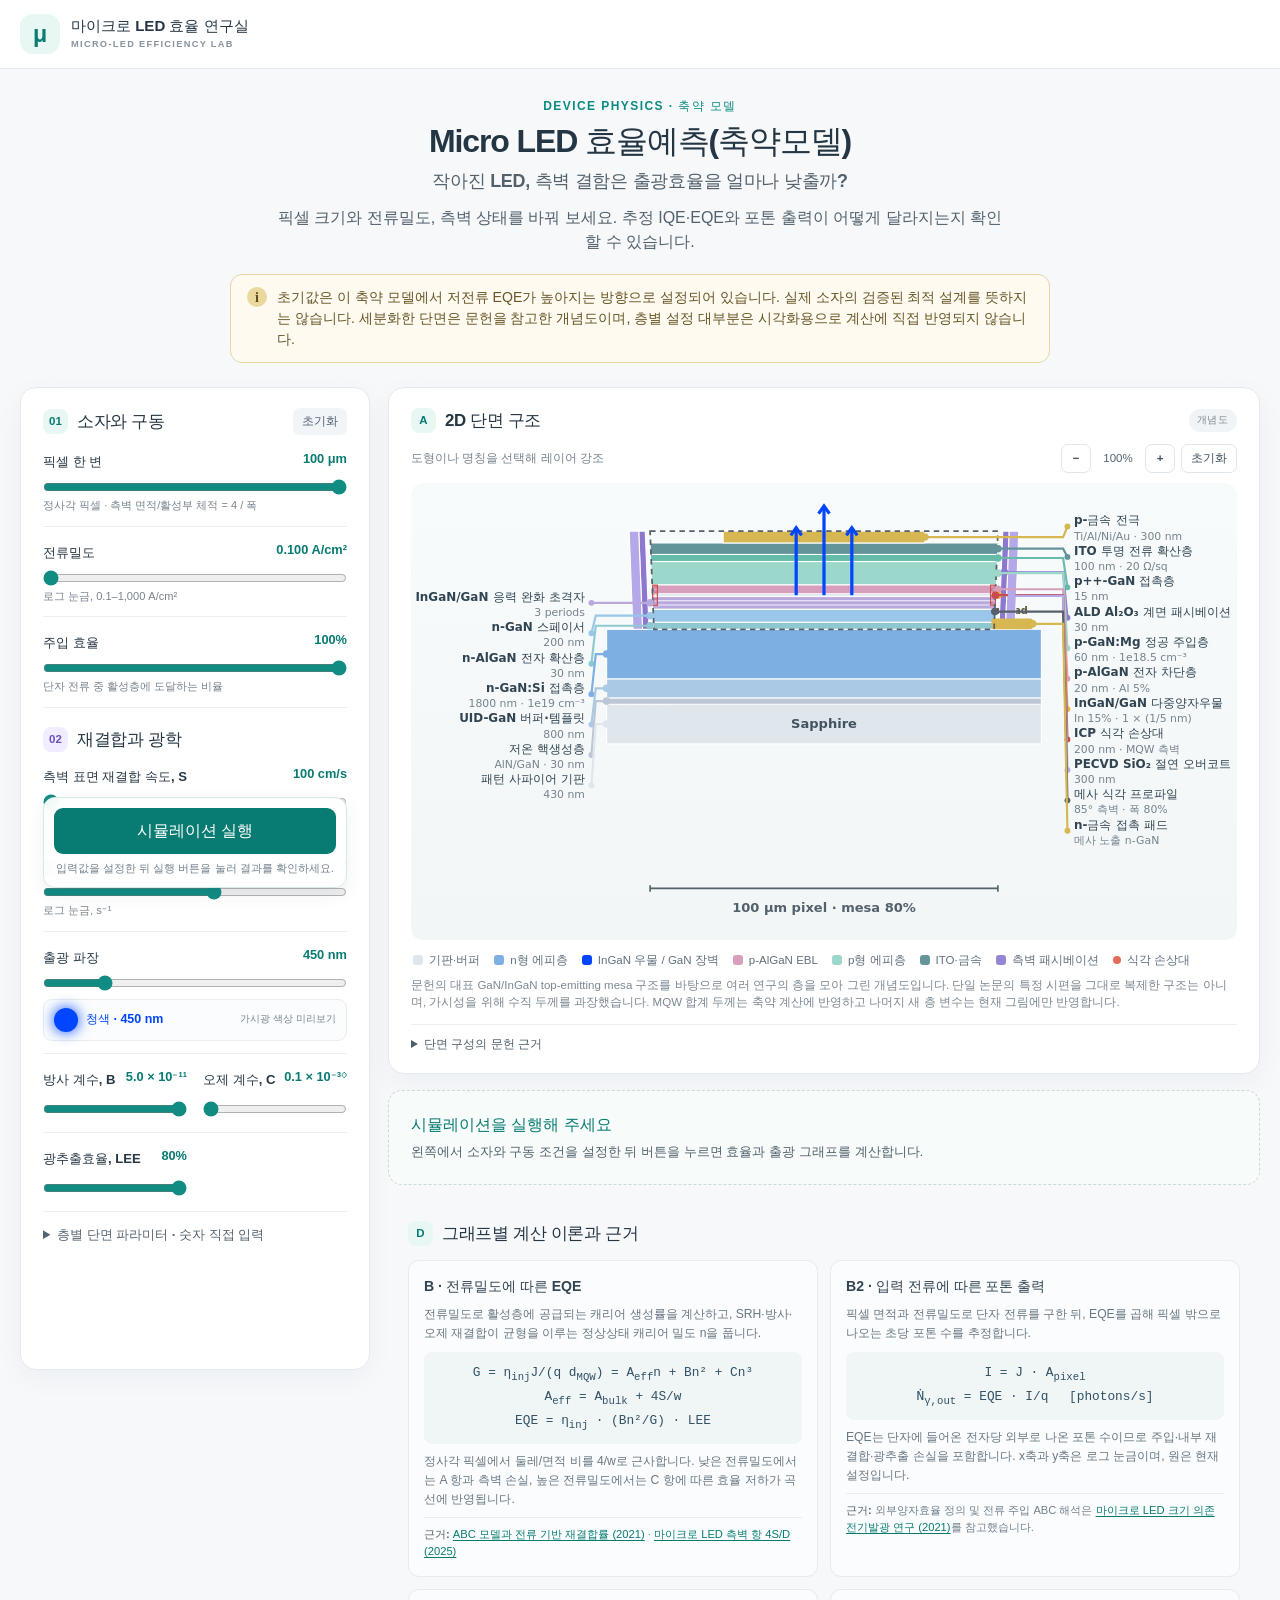
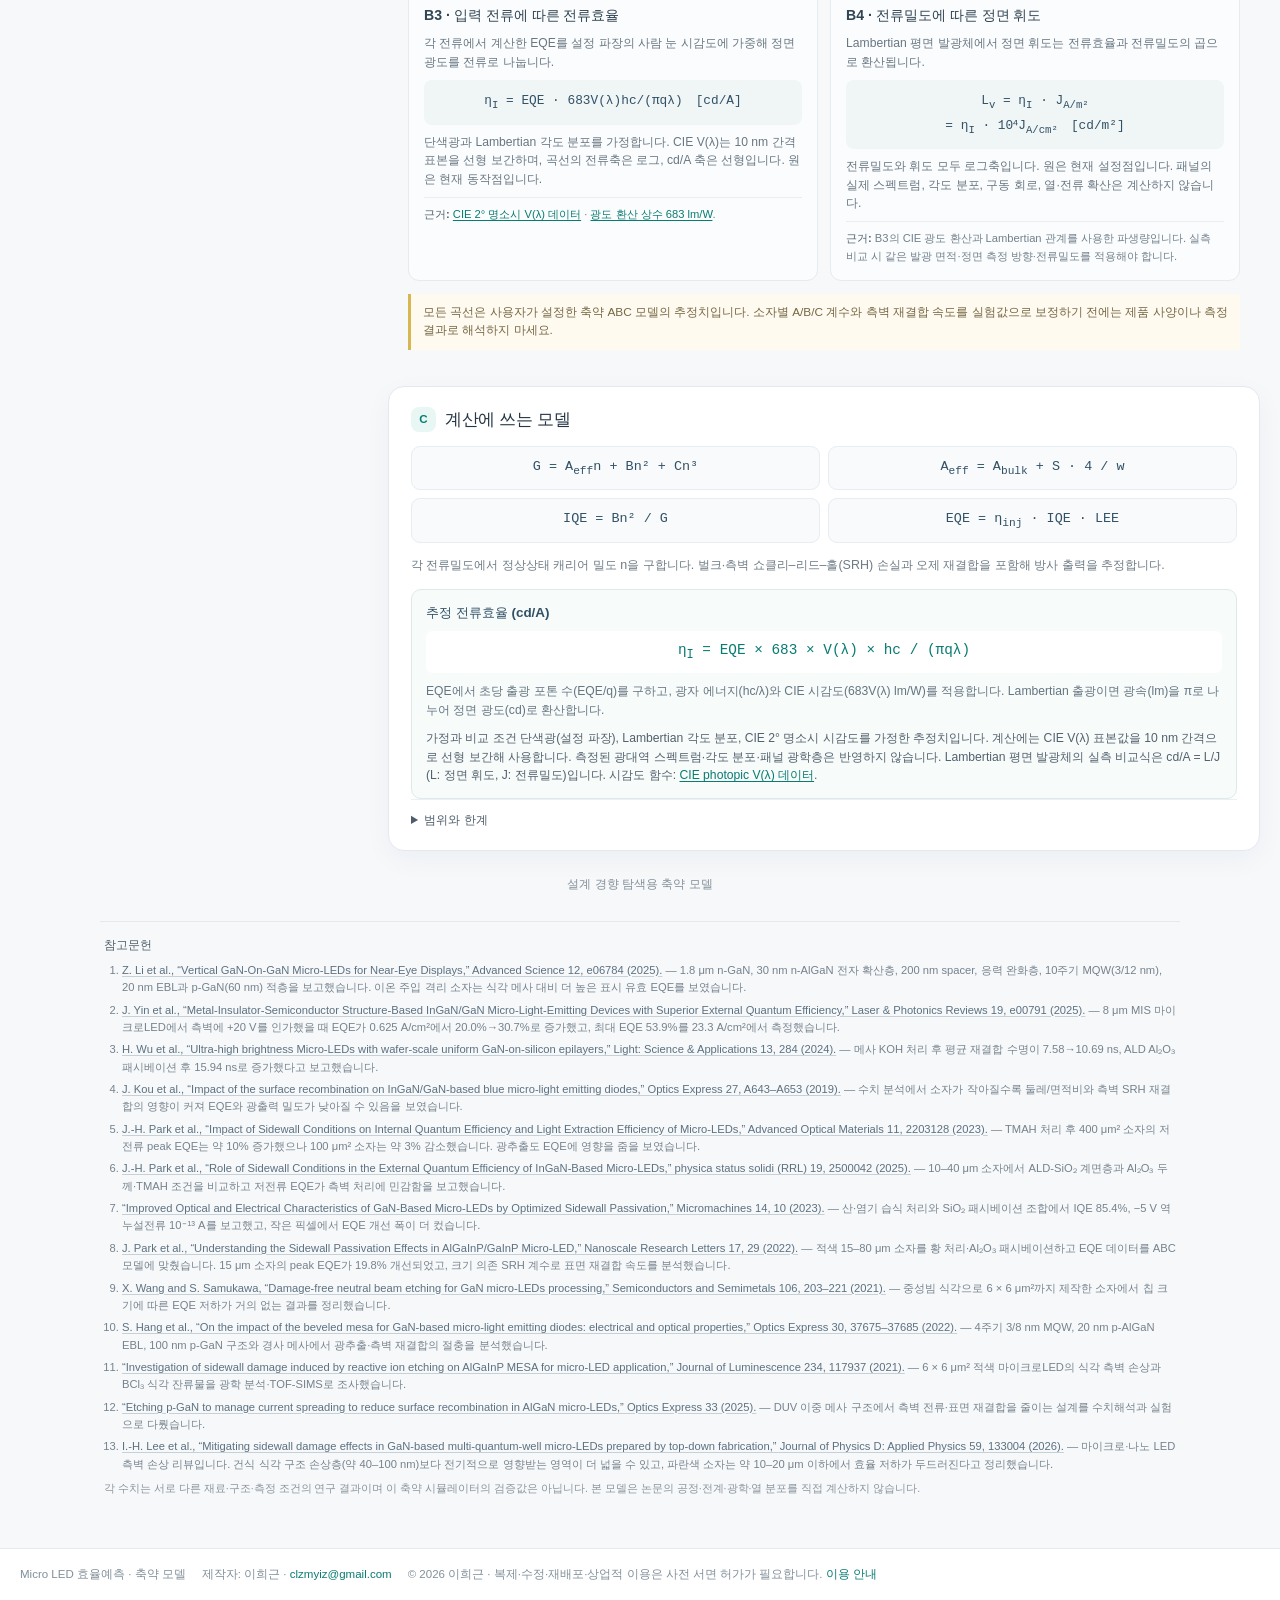
==== commit 9d626d3b: "Add copyright and reuse notice" ====
--- a/site/index.html
+++ b/site/index.html
@@ -243,7 +243,7 @@
   </section>
 </main>
 
-<footer><div class="wrap"><span>Micro LED 효율예측 · 축약 모델</span><span>제작자: 이희근 · <a href="mailto:clzmyiz@gmail.com">clzmyiz@gmail.com</a></span></div></footer>
+<footer><div class="wrap"><span>Micro LED 효율예측 · 축약 모델</span><span>제작자: 이희근 · <a href="mailto:clzmyiz@gmail.com">clzmyiz@gmail.com</a></span><span>© 2026 이희근 · 복제·수정·재배포·상업적 이용은 사전 서면 허가가 필요합니다. <a href="https://github.com/heekeunlee/microled-efficiency-simulator/blob/main/COPYRIGHT.md" target="_blank" rel="noreferrer">이용 안내</a></span></div></footer>
 <script src="app.js"></script>
 </body>
 </html>
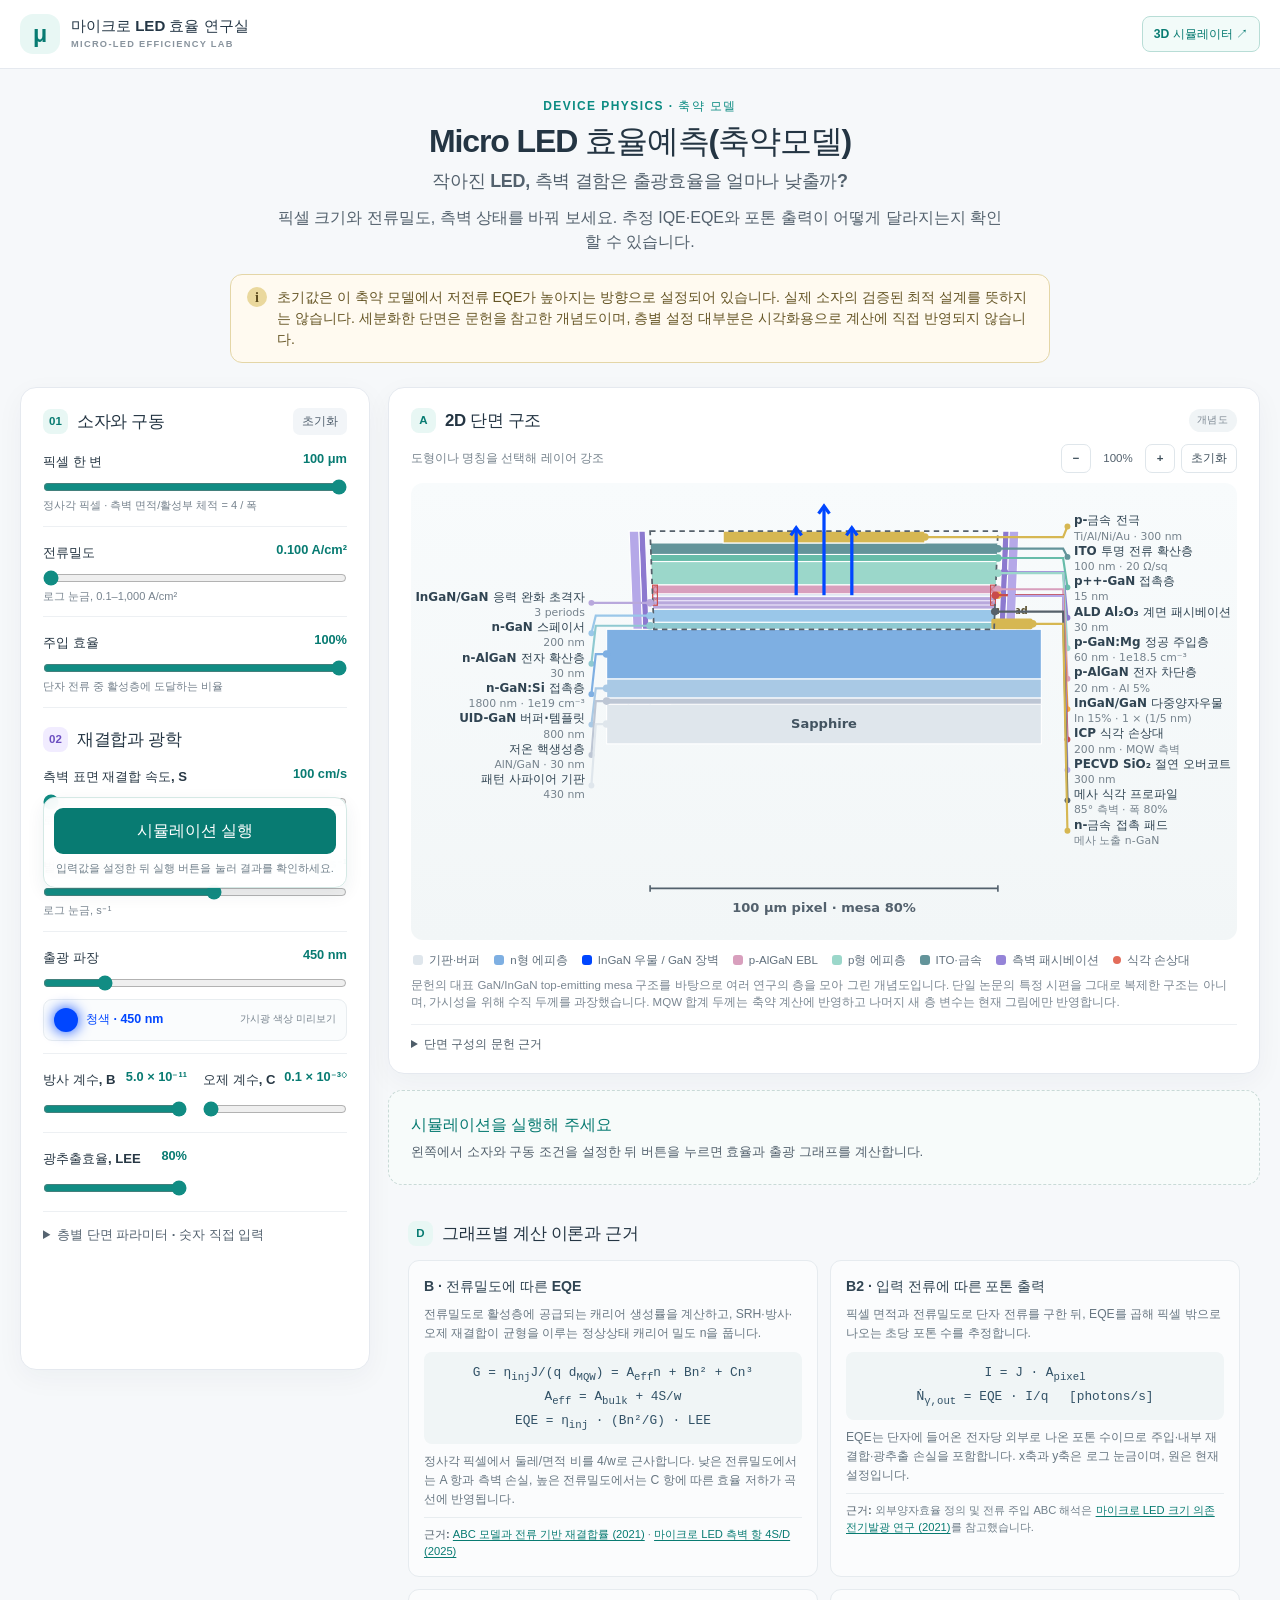
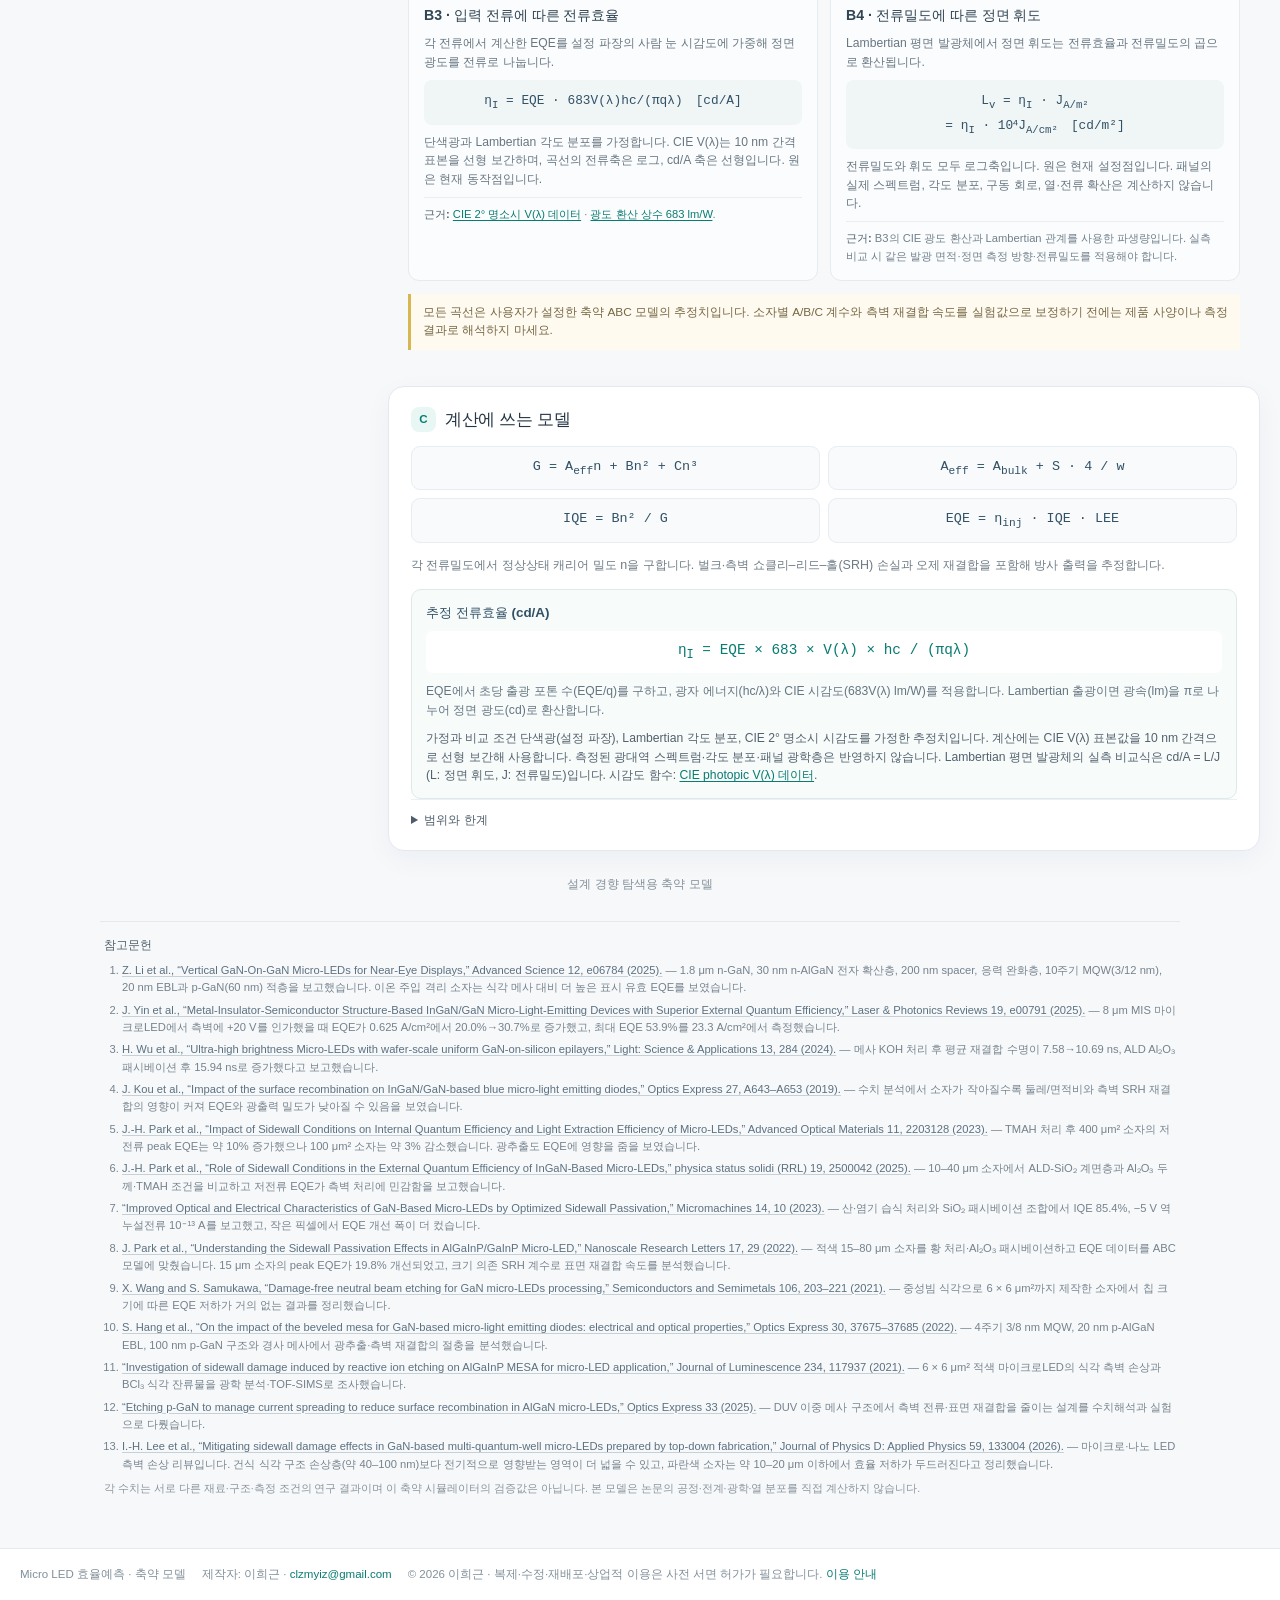
==== commit 5ff4c0df: "Add geometry-aware 3D LED simulator" ====
--- a/site/index.html
+++ b/site/index.html
@@ -11,6 +11,7 @@
 <body>
 <nav class="nav"><div class="wrap">
   <a class="brand" href="./"><span class="brand-mark">μ</span><span class="bt"><b>마이크로 LED 효율 연구실</b><small>MICRO-LED EFFICIENCY LAB</small></span></a>
+  <a class="nav-3d" href="3d/">3D 시뮬레이터 ↗</a>
 </div></nav>
 
 <main class="wrap led-page">
--- a/site/app.css
+++ b/site/app.css
@@ -5,6 +5,7 @@
 .wrap{width:min(1260px,calc(100% - 40px));margin:0 auto}
 .nav{position:sticky;top:0;z-index:10;background:#ffffffed;border-bottom:1px solid #e5e9ef;backdrop-filter:blur(12px)}
 .nav>.wrap{min-height:68px;display:flex;align-items:center}
+.nav>.wrap{justify-content:space-between}.nav-3d{padding:8px 11px;border:1px solid #b8ddd6;border-radius:8px;background:#f2fbf9;color:#087b72;font-size:.76rem;font-weight:750}.nav-3d:hover{background:#e2f5f0}
 .brand{display:flex;align-items:center;gap:11px;color:#253746}
 .brand-mark{display:grid;place-items:center;width:40px;height:40px;border-radius:13px;background:#e8f7f4;color:#087b72;font-size:1.45rem;font-weight:800}
 .bt b,.bt small{display:block}.bt b{font-size:.94rem;line-height:1.2}.bt small{margin-top:3px;color:#88939d;font-size:.58rem;font-weight:800;letter-spacing:.14em}
